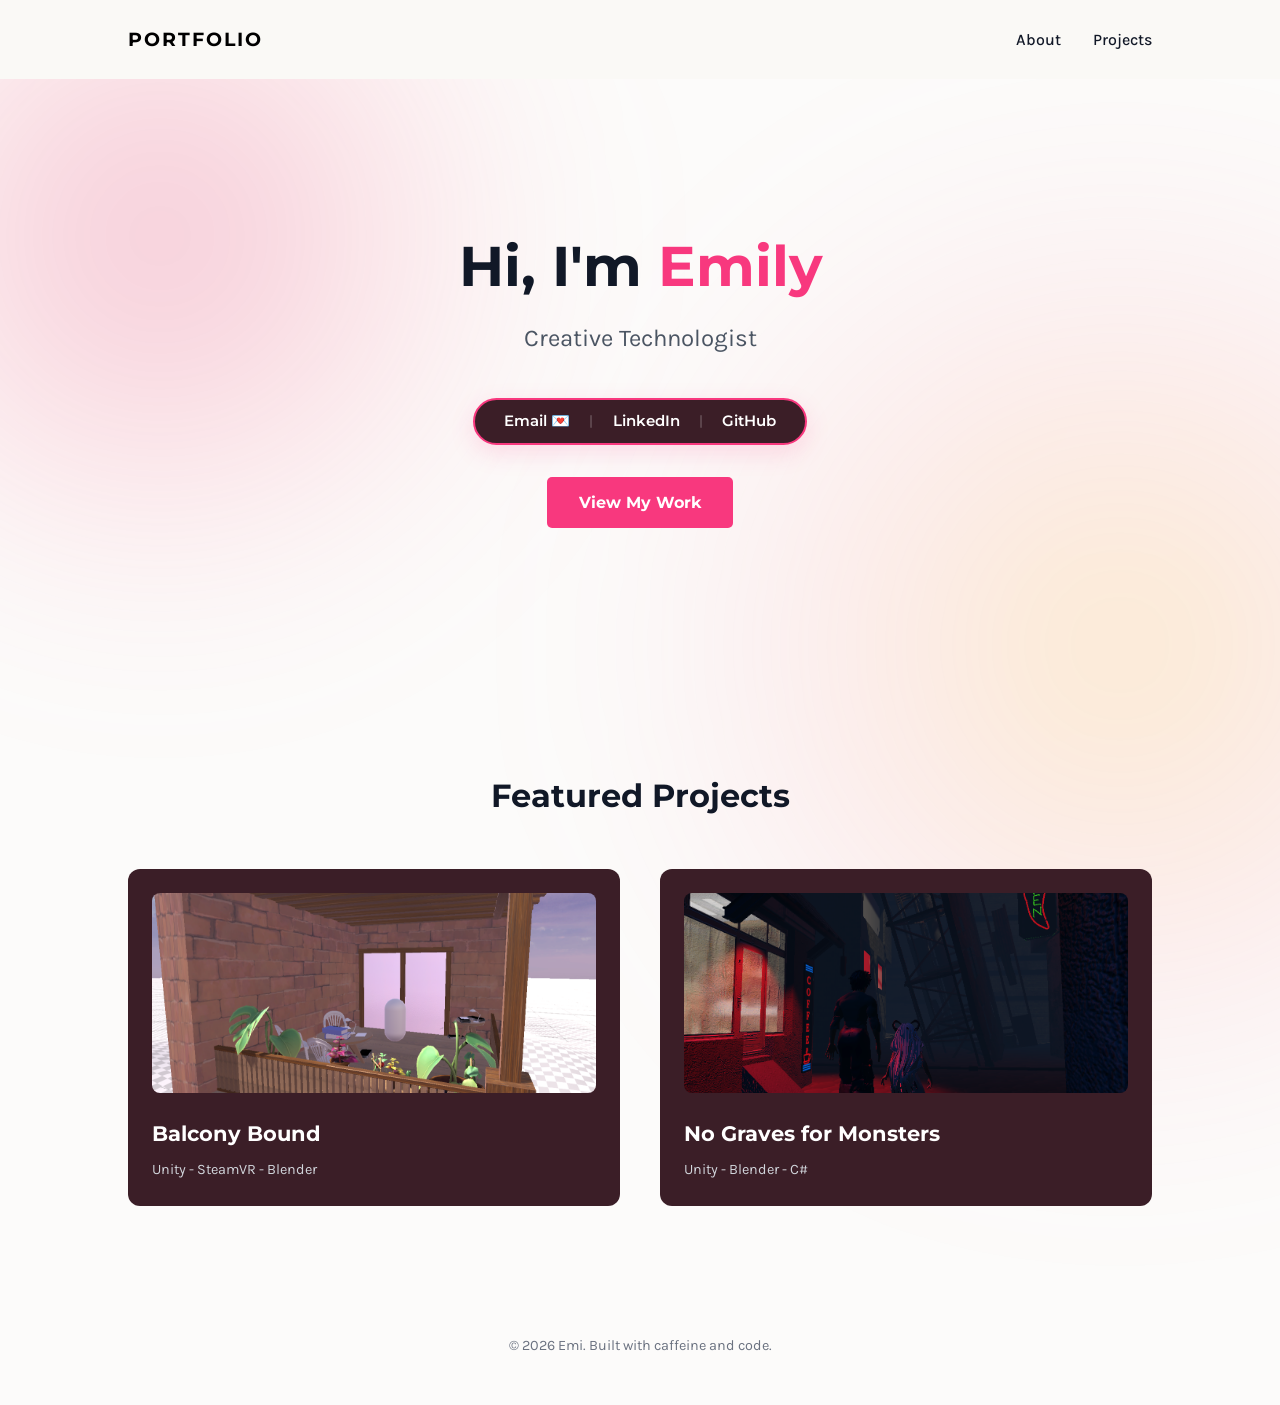
==== index.html @ 3faa13e3 "scrapped contract page and put details on landing" ====
<!DOCTYPE html>
<html lang="en">
<head>
    <meta charset="UTF-8">
    <meta name="viewport" content="width=device-width, initial-scale=1.0">
    <title>Emily Blewitt | Portfolio</title>
    <link href="styles.css" type="text/css" rel="stylesheet">

    <!--Importing the fonts-->
    <!-- Google Fonts Link for Montserrat and Karla -->
<link rel="preconnect" href="https://fonts.googleapis.com">
<link rel="preconnect" href="https://fonts.gstatic.com" crossorigin>
<link href="https://fonts.googleapis.com/css2?family=Karla:ital,wght@0,400..700;1,400..700&family=Montserrat:ital,wght@0,100..900;1,100..900&display=swap" rel="stylesheet">


</head>
<body>
    <nav>
        <div class="logo"><a id="portfolio-text" href="index.html">PORTFOLIO</a></div>
        <ul>
            <li><a href="about.html">About</a></li>
            <li><a href="project.html">Projects</a></li>

        </ul>
    </nav>

    <header class="hero">
        <h1>Hi, I'm <span class="highlight">Emily</span></h1>
        <p>Creative Technologist</p>
    <div class="contact-tab-capsule">
        <a href="mailto:emily.blewitt@example.com" class="tab-link">Email 💌</a>
        <span class="tab-divider">|</span>
        <a href="#" target="_blank" class="tab-link">LinkedIn</a>
        <span class="tab-divider">|</span>
        <a href="#" target="_blank" class="tab-link">GitHub</a>
    </div>
        <a href="#projects" class="btn">View My Work</a>
        
    </header> 




    <section id="projects" class="project-section">
        <h2>Featured Projects</h2>
        <div class="grid">
            <div class="card">
 <img src="images/balconybound.png" alt="balcony Bound Gameplay" class="card-image">
                
                <h3>Balcony Bound</h3>
                <p>Unity - SteamVR - Blender</p>
            </div>
            <div class="card">
 <img src="images/ngfm.png" alt="No Graves for Monsters Gameplay" class="card-image">
                <h3>No Graves for Monsters</h3>
                <p>Unity - Blender - C#</p>
            </div>
        </div>
    </section>
      
   

    <footer>
        <p>&copy; 2026 Emi. Built with caffeine and code.</p>
    </footer>
    <script src="mouseinteraction.js"></script>
</body>
</html>
---- styles.css ----
:root {
    --bg-color: #FAF9F6;
    --text-color: #111827;
    --accent: #f8387e;
    --card-bg: #3b1e27;
}

* {
    margin: 0;
    padding: 0;
    box-sizing: border-box;
}

#portfolio-text{
    color: black;
    text-decoration: none;
}

/* Global Typography & Base Styles */
body {
    font-family: 'Karla', sans-serif; /* Clean font for paragraph text */
    background-color: var(--bg-color);
    color: var(--text-color);
    line-height: 1.6;
    padding-top: 60px; /* Leave space for the fixed nav bar */
}

h1, h2, h3, .logo, .btn {
    font-family: 'Montserrat', sans-serif; /* Bold font for headings & buttons */
    font-weight: 700;
}

/* Navigation Bar */
nav {
    position: fixed;
    top: 0;
    left: 0;
    width: 100%;
    display: flex;
    justify-content: space-between;
    align-items: center;
    padding: 1.5rem 10%;
    background-color: var(--bg-color);
    z-index: 1000;
}

nav .logo {
    font-size: 1.2rem;
    letter-spacing: 2px;
}

nav ul {
    display: flex;
    list-style: none;
    gap: 2rem;
}

nav ul a {
    text-decoration: none;
    color: var(--text-color);
    font-weight: 500;
    transition: color 0.3s ease;
}

nav ul a:hover {
    color: var(--accent);
}

/* Hero Section */
.hero {
    height: 70vh;
    display: flex;
    flex-direction: column;
    justify-content: center;
    align-items: center;
    text-align: center;
    padding: 0 1rem;
}

.hero h1 {
    font-size: 3.5rem;
    margin-bottom: 0.5rem;
}

.hero .highlight {
    color: var(--accent);
}

.hero p {
    font-size: 1.5rem;
    color: #4b5563;
    margin-bottom: 2rem;
}

/* Custom Interactive Button */
.btn {
    display: inline-block;
    padding: 0.8rem 2rem;
    background-color: var(--accent);
    color: white;
    text-decoration: none;
    border-radius: 5px;
    transition: transform 0.2s ease, opacity 0.2s ease;
}

.btn:hover {
    transform: translateY(-2px);
    opacity: 0.9;
}

/* Projects Grid Layout */
.project-section {
    padding: 5rem 10%;
}

.project-section h2 {
    font-size: 2rem;
    margin-bottom: 3rem;
    text-align: center;
}

.grid {
    display: grid;
    grid-template-columns: repeat(auto-fit, minmax(300px, 1fr));
    gap: 2.5rem;
}

/* Project Cards using your --card-bg */
.card {
    background-color: var(--card-bg);
    color: #ffffff;
    border-radius: 12px;
    padding: 1.5rem;
    transition: transform 0.3s ease;
}

.card:hover {
    transform: translateY(-5px);
}

.card .placeholder {
    width: 100%;
    height: 200px;
    background-color: rgba(255, 255, 255, 0.1);
    border-radius: 8px;
    margin-bottom: 1.5rem;
}

.card h3 {
    font-size: 1.3rem;
    margin-bottom: 0.5rem;
}

.card p {
    color: #d1d5db;
    font-size: 0.9rem;
}

/* Footer Section */
footer {
    text-align: center;
    padding: 3rem 1rem;
    font-size: 0.9rem;
    color: #6b7280;
}

/* Floating Contact Tab Capsule Styles */
.contact-tab-capsule {
    display: inline-flex;
    align-items: center;
    gap: 1.2rem;
    background-color: var(--card-bg); /* Uses your dark berry theme color */
    border: 2px solid var(--accent);  /* Adds your pink accent border line */
    padding: 0.6rem 1.8rem;
    border-radius: 50px;              /* Creates the smooth pill capsule shape */
    margin: 0.5rem 0 2rem 0;          /* Adds balanced vertical spacing */
    box-shadow: 0 8px 24px rgba(248, 56, 126, 0.15); /* Soft pink ambient glow shadow */
    transition: transform 0.2s ease, box-shadow 0.2s ease;
}

.contact-tab-capsule:hover {
    transform: translateY(-2px);      /* Gives it a light floating lift on hover */
    box-shadow: 0 12px 28px rgba(248, 56, 126, 0.25);
}

/* Links inside the floating tab */
.tab-link {
    font-family: 'Montserrat', sans-serif;
    font-weight: 600;
    font-size: 0.95rem;
    color: #ffffff;                  /* Hardcoded to clean contrast white */
    text-decoration: none;
    transition: color 0.2s ease;
}

.tab-link:hover {
    color: var(--accent);            /* Pops pink when you point at it */
}

/* Vertical text dividers inside the pill */
.tab-divider {
    color: rgba(255, 255, 255, 0.3);
    font-size: 0.9rem;
    pointer-events: none;
}


/*for projects page*/

/* ==========================================================================
   PROJECTS PAGE: FULL-SCREEN CAROUSEL STYLES
   ========================================================================== */

/* 1. Locks the viewport to prevent dual scrollbars */
.projects-page {
    overflow: hidden; 
}

/* .projects-page .award {
    font-family: 'Montserrat', sans-serif;
    font-size: 0.95rem;
    font-weight: 700;
    text-transform: uppercase;
    letter-spacing: 1px;
    color: var(--accent); /* Uses your vivid pink theme color */
    /* background-color: rgba(248, 56, 126, 0.1); Subtle transparent pink backdrop */
    /* padding: 0.4rem 1rem;
    border-radius: 4px; */
    /* margin-bottom: 1.5rem; Pushes the main heading down slightly */
    /* display: inline-block; */
/* } */ 

.award {
    font-family: 'Montserrat', sans-serif;
    font-size: 0.9rem;
    font-weight: 700;
    text-transform: uppercase;
    letter-spacing: 1px;
    
    /* Elegant theme colors */
    color: var(--accent); 
    background-color: rgba(248, 56, 126, 0.08); /* Translucent pink fill */
    
    /* Border Flourish */
    border-left: 3px solid var(--accent); /* Clean accent line on the left edge */
    
    /* Layout positioning */
    padding: 0.5rem 1.2rem 0.5rem 1rem;
    border-radius: 0 6px 6px 0; /* Smooth rounded corners only on the right side */
    margin-bottom: 1.5rem;
    display: inline-flex;
    align-items: center;
    gap: 0.5rem; /* Leaves space between the icon and your text */
    
    /* Subtle neon border glow */
    box-shadow: 0 4px 12px rgba(248, 56, 126, 0.15);
}

/* Icon rotation effect on card hover */
.project-square:hover .award-icon {
    transform: rotate(15deg) scale(1.1);
}

.award-icon {
    font-size: 1.1rem;
    transition: transform 0.3s ease;
}


/* 2. Container sizing to drop cleanly below your 60px nav bar */
.fullscreen-slider-container {
    position: relative;
    width: 100vw;
    height: calc(100vh - 60px); 
    background-color: var(--bg-color);
}

.projects-page .slider-track {
    width: 100%;
    height: 100%;
    position: relative;
}



/* 3. Sliding full-screen project cards (media left, info right) */
.projects-page .project-square {
    position: absolute;
    top: 0;
    left: 0;
    width: 100%;
    height: 100%;
    display: flex;
    flex-direction: row; 
    background-color: var(--bg-color);
    opacity: 0;
    pointer-events: none;
    transition: opacity 0.6s cubic-bezier(0.4, 0, 0.2, 1);
}

.projects-page .project-square.active {
    opacity: 1;
    pointer-events: auto;
}

/* 4. Media container side (Left) utilizing your dark --card-bg */
.projects-page .square-media {
    flex: 1.2;
    height: 100%;
    background-color: var(--card-bg);
    padding: 2.5rem;
    display: flex;
    align-items: center;
    justify-content: center;
}

.projects-page .placeholder {
    width: 100%;
    height: 100%;
    background-color: rgba(255, 255, 255, 0.05);
    border: 1px solid rgba(255, 255, 255, 0.1);
    border-radius: 12px;
}

/* 5. Content text details side (Right) */
.projects-page .square-content {
    flex: 1;
    height: 100%;
    padding: 5rem;
    display: flex;
    flex-direction: column;
    justify-content: center;
    align-items: flex-start;
    text-align: left;
}

.projects-page .square-content h2 {
    font-size: 3rem;
    margin-bottom: 0.5rem;
    color: var(--text-color);
}

.projects-page .tech-stack {
    color: var(--accent);
    font-weight: 700;
    font-size: 1.1rem;
    margin-bottom: 1.5rem;
}

.projects-page .summary {
    font-size: 1.1rem;
    margin-bottom: 2.5rem;
    max-width: 500px;
    color: #4b5563;
}

/* 6. Carousel arrow navigation overlay buttons */
.projects-page .slide-arrow {
    position: absolute;
    top: 50%;
    transform: translateY(-50%);
    background-color: var(--accent);
    color: white;
    border: none;
    font-size: 1.5rem;
    width: 50px;
    height: 50px;
    border-radius: 50%;
    cursor: pointer;
    z-index: 100;
    display: flex;
    align-items: center;
    justify-content: center;
    transition: transform 0.2s cubic-bezier(0.175, 0.885, 0.32, 1.275);
}

.projects-page .slide-arrow:hover {
    transform: translateY(-50%) scale(1.1);
}

.projects-page .prev-arrow { left: 30px; }
.projects-page .next-arrow { right: 30px; }

/* 7. Responsive stack layout for mobile viewports */
@media (max-width: 900px) {
    .projects-page {
        overflow-y: auto; /* Fallback allow layout scrolling if stacked fields spill */
    }
    .projects-page .project-square {
        flex-direction: column; 
    }
    .projects-page .square-media {
        height: 45%;
        padding: 1.5rem;
    }
    .projects-page .square-content {
        height: 55%;
        padding: 2.5rem;
        align-items: center;
        text-align: center;
        justify-content: flex-start;
    }
    .projects-page .square-content h2 {
        font-size: 2rem;
    }
    .projects-page .slide-arrow {
        top: 22.5%; /* Keeps arrow control layout dead-centered directly over graphic image window */
    }
    .projects-page .prev-arrow { left: 15px; }
    .projects-page .next-arrow { right: 15px; }
}

/* Styles for real images inside the carousel */
.projects-page .slider-image {
    width: 100%;
    height: 100%;
    object-fit: cover; /* Keeps image aspect ratio perfect while filling the space */
    border-radius: 12px;
    border: 1px solid rgba(255, 255, 255, 0.1);
    box-shadow: 0 10px 30px rgba(0, 0, 0, 0.3); /* Adds depth to the game screen */
}

/* ==========================================================================
   INDIVIDUAL PROJECT CASE STUDY STYLES
   ========================================================================== */

.detail-page {
    background-color: var(--bg-color);
    overflow-y: auto; /* Re-enables natural page scrolling */
}

/* Master container constraint */
.case-study-container {
    max-width: 1100px;
    margin: 5rem auto;
    padding: 0 2rem;
}

/* Title Header Elements */
.case-study-header {
    text-align: center;
    margin-bottom: 3rem;
}

.case-study-header h1 {
    font-size: 3.5rem;
    color: var(--text-color);
    margin-bottom: 0.5rem;
}

.project-meta-tags {
    color: var(--accent);
    font-weight: 700;
    text-transform: uppercase;
    letter-spacing: 2px;
    font-size: 0.95rem;
}

.project-tagline {
    font-size: 1.2rem;
    color: #4b5563;
    max-width: 700px;
    margin: 0 auto;
}

/* Big Showcase Main Image Frame */
.case-study-hero-media {
    width: 100%;
    height: 500px;
    background-color: var(--card-bg);
    border-radius: 16px;
    margin-bottom: 4rem;
    overflow: hidden;
    box-shadow: 0 20px 40px rgba(0, 0, 0, 0.15);
}

.case-study-img {
    width: 100%;
    height: 100%;
    object-fit: cover;
}

/* Interactive Column Breakdown Grid */
.case-study-grid {
    display: grid;
    grid-template-columns: 2fr 1fr; /* Text gets 2 shares, info card gets 1 share */
    gap: 4rem;
    align-items: start;
}

/* Writeup Text Blocks styling */
.case-study-main h2 {
    font-size: 2rem;
    color: var(--text-color);
    margin: 2.5rem 0 1rem 0;
    border-bottom: 2px solid rgba(0, 0, 0, 0.05);
    padding-bottom: 0.5rem;
}

.case-study-main p {
    font-size: 1.1rem;
    color: #374151;
    margin-bottom: 1.5rem;
}

.challenge-block {
    background-color: rgba(0, 0, 0, 0.02);
    border-left: 4px solid var(--accent);
    padding: 1.5rem;
    border-radius: 0 8px 8px 0;
    margin-bottom: 2rem;
}

.challenge-block h3 {
    font-size: 1.3rem;
    margin-bottom: 0.75rem;
    color: var(--text-color);
}

/* Sticky Specifications Card (Right Sidebar) */
.case-study-sidebar {
    position: sticky;
    top: 100px; /* Locks card relative to screen viewport upon scroll */
}

.meta-card {
    background-color: var(--card-bg);
    color: white;
    padding: 2rem;
    border-radius: 16px;
    box-shadow: 0 10px 30px rgba(0, 0, 0, 0.1);
}

.meta-card h3 {
    font-size: 1.4rem;
    color: #ffffff;
    margin-bottom: 1.5rem;
    border-bottom: 1px solid rgba(255, 255, 255, 0.1);
    padding-bottom: 0.5rem;
}

.meta-item {
    margin-bottom: 1.25rem;
}

.meta-item h4 {
    font-size: 0.85rem;
    text-transform: uppercase;
    color: var(--accent);
    letter-spacing: 1px;
    margin-bottom: 0.25rem;
}

.meta-item p {
    font-size: 1rem;
    color: #e5e7eb;
}

/* Mobile responsive layout shifts */
@media (max-width: 850px) {
    .case-study-grid {
        grid-template-columns: 1fr; /* Collapses sidebar below main copy fields */
        gap: 3rem;
    }
    .case-study-sidebar {
        position: relative;
        top: 0;
    }
    .case-study-header h1 {
        font-size: 2.5rem;
    }
    .case-study-hero-media {
        height: 300px;
    }
}

/* 1. Push the award box further away from the text below it */
.case-study-header .award {
    margin-bottom: 3.5rem !important; 
}

/* 2. Bring the tech stack sub-tag down closer to the title heading */
.case-study-header .project-meta-tags {
    margin-bottom: 0.25rem !important;
}

/* 3. Ensure the title heading text sits tightly up against the tag above it */
.case-study-header h1 {
    margin-top: 0 !important;
    line-height: 1.1;
}


/* ==========================================================================
   BENTO GRID ABOUT ME LAYOUT
   ========================================================================== */

/* 1. Global Page Setup */
.about-page {
    color: #f3f4f6;
    overflow-y: auto;
}

/* 2. Grid Container Setup */
.bento-container {
    display: grid;
    grid-template-columns: 1fr 1.2fr 1fr; /* Strict 3-column split */
    gap: 1.5rem;
    max-width: 1250px;
    margin: 6rem auto;
    padding: 0 2rem;
}

/* 3. Base Bento Panel Card */
.bento-box {
    background-color: var(--card-bg); /* Your deep burgundy #3b1e27 */
    border: 1px solid rgba(255, 255, 255, 0.05);
    border-radius: 24px; /* Curved edge boxes */
    padding: 2.2rem;
    display: flex;
    flex-direction: column;
    box-shadow: 0 10px 30px rgba(0, 0, 0, 0.2);
}

/* 4. Strict Box Placements */
.profile-card {
    grid-column: 1;
    grid-row: 1;
    background-color: #1a1517; /* Dark framing block */
}

.bio-card {
    grid-column: 2;
    grid-row: 1;
}

.pink-glow {
    border-color: rgba(248, 56, 126, 0.2);
    box-shadow: 0 15px 40px rgba(248, 56, 126, 0.05);
}

.toolkit-card {
    grid-column: 3;
    grid-row: 1 / span 2; 
}

.experience-card {
    grid-column: 2;
    grid-row: 2;
}

/* Pink Curved Edge Section */
.specialty-card {
    grid-column: 1;
    grid-row: 2;
    background-color: var(--accent); /* Your vivid pink #f8387e */
    color: #ffffff;
    border: none;
    box-shadow: 0 15px 35px rgba(248, 56, 126, 0.2);
}

/* 5. Typography Content Tweaks */
.bento-box h2 {
    font-size: 2.5rem;
    margin-bottom: 0.5rem;
    font-family: 'Montserrat', sans-serif;
}

.bento-box h3 {
    font-size: 1.4rem;
    font-family: 'Montserrat', sans-serif;
    color: var(--accent);
    margin-bottom: 1.5rem;
}

.specialty-card h3 {
    color: #ffffff; /* Contrast tweak for pink box */
}

.bento-box p {
    font-size: 1rem;
    line-height: 1.6;
    color: #d1d5db;
    margin-bottom: 1rem;
}

.bento-box .lead {
    font-size: 1.15rem;
    color: #ffffff;
    font-weight: 500;
}

/* Photo and Header Layout elements */
.profile-photo-placeholder {
    width: 100%;
    height: 300px;
    background-color: rgba(255, 255, 255, 0.03);
    border-radius: 16px;
    margin-bottom: 1.5rem;
}

.profile-card h1 {
    font-size: 2.2rem;
    line-height: 1.1;
    margin-bottom: 0.5rem;
}

.location-tag {
    font-size: 0.9rem !important;
    color: #9ca3af !important;
    margin: 0;
}

/* Technical Toolkit formatting */
.tool-group {
    margin-bottom: 1.5rem;
}

.tool-group h4 {
    font-size: 0.95rem;
    text-transform: uppercase;
    letter-spacing: 1px;
    color: #ffffff;
    margin-bottom: 0.5rem;
}

.tool-group ul {
    list-style: none;
    padding-left: 0;
}

.tool-group li {
    font-size: 0.95rem;
    color: #9ca3af;
    margin-bottom: 0.35rem;
    padding-left: 0.75rem;
    border-left: 2px solid rgba(255, 255, 255, 0.1);
}

/* CV History Timeline Styles */
.timeline-list {
    list-style: none;
    padding: 0;
}

.timeline-list li {
    margin-bottom: 1.5rem;
}

.timeline-list strong {
    color: #ffffff;
    font-size: 1.05rem;
    display: block;
}

.timeline-date {
    font-size: 0.85rem;
    font-weight: 700;
    color: var(--accent);
    display: block;
    margin-top: 0.1rem;
    margin-bottom: 0.25rem;
}

.timeline-list p {
    font-size: 0.95rem;
    color: #9ca3af;
    margin: 0;
}

/* Education and Pills in Pink Box */
.education-meta {
    margin-bottom: 1.5rem;
    border-bottom: 1px solid rgba(255, 255, 255, 0.2);
    padding-bottom: 1rem;
}

.education-meta p {
    color: #ffffff !important;
    margin-bottom: 0.75rem;
    font-size: 0.95rem;
}

.specialty-tags {
    display: flex;
    flex-wrap: wrap;
    gap: 0.6rem;
}

.specialty-tags span {
    font-family: 'Montserrat', sans-serif;
    font-size: 0.8rem;
    font-weight: 700;
    background-color: rgba(255, 255, 255, 0.15);
    color: #ffffff;
    padding: 0.4rem 0.8rem;
    border-radius: 8px;
    border: 1px solid rgba(255, 255, 255, 0.1);
}

/* 6. Tablet & Desktop Responsive Scaling */
@media (max-width: 1100px) {
    .bento-container {
        grid-template-columns: 1fr 1fr; /* Switch to 2 columns */
    }
    .profile-card { grid-column: 1; grid-row: 1; }
    .bio-card { grid-column: 2; grid-row: 1; }
    .toolkit-card { grid-column: 2; grid-row: 2 / span 2; }
    .experience-card { grid-column: 1; grid-row: 2; }
    .specialty-card { grid-column: 1; grid-row: 3; }
}

/* 7. Mobile Phone Linear Stack fallback */
@media (max-width: 750px) {
    .bento-container {
        grid-template-columns: 1fr; /* Drop into 1 single vertical column line */
        margin: 2rem auto;
    }
    .profile-card, .bio-card, .toolkit-card, .experience-card, .specialty-card {
        grid-column: 1 !important;
        grid-row: auto !important;
    }
    .profile-photo-placeholder {
        height: 250px;
    }
}

/* ==========================================================================
   STAGGERED REVEAL ENTRANCE ANIMATION
   ========================================================================== */

/* 1. Base rule: Sets initial invisible state and applies the animation */
.bento-box {
    opacity: 0;
    transform: translateY(20px);
    animation: cardEntrance 1.2s cubic-bezier(0.16, 1, 0.3, 1) forwards;
}

/* 2. Custom delay steps: Targets your exact HTML classes to cascade the entrance */
.profile-card { animation-delay: 0.2s; }
.bio-card { animation-delay: 0.4s; }
.toolkit-card { animation-delay: 0.6s; }
.experience-card { animation-delay: 0.8s; }
.specialty-card { animation-delay: 1.0s; }

/* 3. Keyframe execution: Smoothly transitions elements up and visible */
@keyframes cardEntrance {
    to {
        opacity: 1;
        transform: translateY(0);
    }
}



/* ==========================================================================
   STANDALONE CONTACT PAGE STYLES
   ========================================================================== */

.contact-page {
    background-color: var(--bg-color);
    overflow-y: auto;
}

/* 1. Split Layout Grid Frame */
.contact-wrapper {
    display: grid;
    grid-template-columns: 1fr 1.2fr; /* Info block left, form sheet right */
    gap: 5rem;
    max-width: 1150px;
    margin: 6rem auto;
    padding: 0 2rem;
    align-items: center;
}

/* 2. Left Panel: Info Presentation */
.contact-info-panel .section-tagline {
    color: var(--accent);
    font-weight: 700;
    text-transform: uppercase;
    letter-spacing: 2px;
    font-size: 0.9rem;
    margin-bottom: 0.5rem;
}

.contact-info-panel h1 {
    font-size: 3rem;
    line-height: 1.1;
    color: var(--text-color);
    margin-bottom: 1.5rem;
}

.contact-intro {
    font-size: 1.1rem;
    color: #4b5563;
    line-height: 1.6;
    margin-bottom: 3rem;
}

/* Networking cards display */
.connection-channels {
    display: flex;
    flex-direction: column;
    gap: 1.5rem;
}

.channel-card {
    border-left: 3px solid var(--accent); /* Matches your award card accent bar */
    padding-left: 1.25rem;
}

.channel-card h4 {
    font-size: 0.85rem;
    text-transform: uppercase;
    letter-spacing: 1px;
    color: #6b7280;
    margin-bottom: 0.25rem;
}

.channel-card p, 
.channel-card a {
    font-size: 1.1rem;
    font-weight: 500;
    color: var(--text-color);
    text-decoration: none;
}

.channel-card a:hover {
    color: var(--accent);
}

/* 3. Right Panel: Input Form Sheet Layout */
.contact-form-panel {
    background-color: #ffffff; /* Clean white card container asset overlay */
    padding: 3rem;
    border-radius: 24px; /* Matches bento grid card curve edge ratios */
    border: 1px solid rgba(0, 0, 0, 0.05);
    box-shadow: 0 15px 35px rgba(0, 0, 0, 0.02);
}

.portfolio-form {
    display: flex;
    flex-direction: column;
    gap: 1.5rem;
}

.input-row {
    display: flex;
    gap: 1.5rem;
}

.input-group {
    display: flex;
    flex-direction: column;
    gap: 0.4rem;
    flex: 1;
}

.portfolio-form label {
    font-family: 'Montserrat', sans-serif;
    font-size: 0.8rem;
    font-weight: 700;
    text-transform: uppercase;
    letter-spacing: 1px;
    color: var(--text-color);
}

/* Interactive Input States */
.portfolio-form input,
.portfolio-form textarea {
    width: 100%;
    padding: 0.9rem 1.2rem;
    font-family: 'Karla', sans-serif;
    font-size: 1rem;
    background-color: var(--bg-color); /* Light interior tint fields */
    border: 1px solid rgba(0, 0, 0, 0.08);
    border-radius: 8px;
    color: var(--text-color);
    transition: border-color 0.2s, box-shadow 0.2s;
}

.portfolio-form input:focus,
.portfolio-form textarea:focus {
    outline: none;
    border-color: var(--accent);
    box-shadow: 0 0 0 3px rgba(248, 56, 126, 0.12); /* Subtle pink input highlight drop glow */
    background-color: #ffffff;
}

.form-submit-btn {
    align-self: flex-start;
    border: none;
    cursor: pointer;
    font-size: 0.95rem;
    font-weight: 700;
}

/* 4. Responsive Viewport Scaling Shifts */
@media (max-width: 950px) {
    .contact-wrapper {
        grid-template-columns: 1fr; /* Stack panels cleanly on tablets */
        gap: 4rem;
        margin: 4rem auto;
    }
    .contact-info-panel {
        text-align: center;
    }
    .contact-info-panel h1 {
        font-size: 2.5rem;
    }
    .connection-channels {
        align-items: center;
    }
    .channel-card {
        border-left: none;
        border-top: 2px solid var(--accent); /* Horizontal accent bar variant for mobile layouts */
        padding-left: 0;
        padding-top: 0.5rem;
        text-align: center;
    }
    .form-submit-btn {
        align-self: center; /* Center buttons on mobile screens */
        width: 100%;
        text-align: center;
    }
}

@media (max-width: 600px) {
    .input-row {
        flex-direction: column; /* Turn split fields into single rows on phones */
        gap: 1.5rem;
    }
    .contact-form-panel {
        padding: 2rem;
    }
}


/* Forces the new image tag to act exactly like your old placeholder box */
.card .card-image {
    width: 100%;
    height: 200px; /* Locks the exact height of the previous placeholder */
    object-fit: cover; /* Chops off image edges instead of stretching or squishing them */
    object-position: center; /* Keeps the dead center of your game capture focused */
    border-radius: 8px; /* Preserves the matching edge curves */
    margin-bottom: 1.5rem;
    display: block;
}

/* ==========================================================================
   UX FOCUS SECTION STYLES
   ========================================================================== */

.ux-case-study-fullwidth {
    margin-top: 5rem;
    padding-top: 4rem;
    border-top: 1px solid rgba(0, 0, 0, 0.1);
    width: 100%;
}

.ux-case-study-fullwidth h2 {
    font-size: 2rem;
    margin-bottom: 1.5rem;
}

.ux-intro {
    font-size: 1.1rem;
    max-width: 800px;
    margin-bottom: 3rem;
    color: #4b5563;
}

.ux-process-grid {
    display: grid;
    grid-template-columns: repeat(auto-fit, minmax(280px, 1fr));
    gap: 2.5rem;
    margin-bottom: 2rem;
}

.ux-step h3 {
    font-size: 1.25rem;
    color: var(--accent);
    margin-bottom: 0.75rem;
}

.ux-step p {
    font-size: 0.95rem;
    color: var(--text-color);
    line-height: 1.7;
}

/* ==========================================================================
   PROJECT AIMS SIDEBAR CARD
   ========================================================================== */

.project-aims-card {
    margin-top: 1.5rem; /* Separates it from the Project Details card */
}

.aim-item {
    display: flex;
    gap: 1rem;
    margin-top: 1.25rem;
    align-items: flex-start;
}

.aim-number {
    font-family: 'Montserrat', sans-serif;
    font-weight: 700;
    color: var(--accent);
    font-size: 1.1rem;
    line-height: 1.2;
}

.aim-item h4 {
    font-size: 0.95rem;
    color: #ffffff;
    margin-bottom: 0.25rem;
    font-weight: 600;
}

.aim-item p {
    font-size: 0.85rem;
    color: #d1d5db;
    line-height: 1.5;
}
/* ==========================================================================
   Reflection & Further Development Stylesheet Injection (Cream/Pink Theme)
   ========================================================================== */

.reflection-section-fullwidth {
    margin-top: 5rem;
    padding-top: 4rem;
    border-top: 2px solid #f2e6e6; /* Soft warm tinted divider */
}

.reflection-section-fullwidth h2 {
    font-family: 'Montserrat', sans-serif;
    font-size: 2.2rem;
    font-weight: 700;
    color: #0b1a30; /* Your deep dark blue/black heading color */
    margin-bottom: 1rem;
}

.reflection-intro {
    font-family: 'Karla', sans-serif;
    font-size: 1.1rem;
    color: #505c6e; /* Muted dark slate for body intro */
    max-width: 850px;
    margin-bottom: 3rem;
    line-height: 1.6;
}

.reflection-grid {
    display: grid;
    grid-template-columns: repeat(auto-fit, minmax(300px, 1fr));
    gap: 2rem;
    margin-bottom: 2rem;
}

/* Card layout matching the sidebar block style */
.reflection-card {
    background-color: #2d1b24; /* Deep plum/dark block color matching your sidebar */
    border-radius: 12px;
    padding: 2.2rem;
    display: flex;
    flex-direction: column;
    box-shadow: 0 4px 20px rgba(0, 0, 0, 0.05);
    transition: transform 0.3s ease;
}

.reflection-card:hover {
    transform: translateY(-4px);
}

.reflection-meta {
    display: flex;
    align-items: center;
    gap: 1rem;
    margin-bottom: 1.5rem;
    border-bottom: 1px solid rgba(255, 255, 255, 0.1);
    padding-bottom: 1rem;
}

/* Bright pink labels matching your UX headings */
.aim-reference {
    font-family: 'Montserrat', sans-serif;
    font-size: 0.85rem;
    font-weight: 700;
    text-transform: uppercase;
    letter-spacing: 1px;
    color: #ff4a8b; /* Vibrant Pink accent */
}

.reflection-meta h3 {
    font-family: 'Montserrat', sans-serif;
    font-size: 1.25rem;
    font-weight: 700;
    color: #ffffff; /* Crisp white for headings inside dark cards */
    margin: 0;
}

.reflection-body {
    font-family: 'Karla', sans-serif;
    font-size: 0.98rem;
    line-height: 1.65;
    color: #f5e6eb; /* Soft light pinkish-white text inside dark cards */
}

.status-critique {
    margin-bottom: 1.5rem;
}

.status-critique strong {
    color: #ff4a8b; /* Highlight 'The Reality Check' in Pink */
}

.future-fix strong {
    color: #ffffff; /* Highlight 'Further Development' in bold white */
}

/* Responsive Overrides */
@media (max-width: 768px) {
    .reflection-grid {
        grid-template-columns: 1fr;
    }
    .reflection-section-fullwidth {
        margin-top: 3rem;
        padding-top: 2rem;
    }
}
.portfolio-carousel-container {
    margin-top: 4rem;
    margin-bottom: 2rem;
}

.horizontal-scroll-gallery {
    display: flex;
    gap: 1.5rem;
    overflow-x: auto;
    padding-bottom: 1.5rem;
    scroll-behavior: smooth;
    -webkit-overflow-scrolling: touch;
}

/* Base Card Container */
.gallery-card {
    flex: 0 0 340px;
    background-color: #2d1b24; /* Your signature deep plum/burgundy block */
    border-radius: 12px;
    padding: 1.2rem;
    box-shadow: 0 4px 20px rgba(0, 0, 0, 0.05);
    display: flex;
    flex-direction: column;
}

/* Image Wrapper sets the clipping boundary for the hover overlay */
.gallery-image-wrapper {
    position: relative;
    width: 100%;
    height: 220px;
    border-radius: 6px;
    overflow: hidden; /* Important: keeps the overlay inside the card shape */
}

.gallery-image-wrapper img {
    width: 100%;
    height: 100%;
    object-fit: cover;
    transition: transform 0.4s ease, filter 0.4s ease;
}

/* --- THE HOVER OVERLAY LAYER --- */
.image-hover-overlay {
    position: absolute;
    top: 0;
    left: 0;
    width: 100%;
    height: 100%;
    background-color: rgba(45, 27, 36, 0.95); /* Semi-transparent matching plum */
    opacity: 0; /* Hidden by default */
    transition: opacity 0.3s ease;
    display: flex;
    align-items: center;
    padding: 1.5rem;
    box-sizing: border-box;
}

/* Slide up animation details for text inside the overlay */
.overlay-text {
    transform: translateY(15px);
    transition: transform 0.35s ease;
    font-family: 'Karla', sans-serif;
    overflow-y: auto; /* Adds a minor scrollbar inside the image frame if your text runs long */
    max-height: 100%;
}

/* Bright Pink Subheadings inside the hover overlay */
.overlay-text h4 {
    font-family: 'Montserrat', sans-serif;
    color: #ff4a8b; /* Your signature accent pink */
    font-size: 0.85rem;
    text-transform: uppercase;
    letter-spacing: 0.5px;
    margin: 0 0 0.3rem 0;
}

.overlay-text p {
    color: #f5e6eb; /* Soft off-white text */
    font-size: 0.88rem;
    line-height: 1.4;
    margin: 0 0 1rem 0;
}

.overlay-text p:last-child {
    margin-bottom: 0;
}

/* --- HOVER ACTIONS --- */
.gallery-card:hover .image-hover-overlay {
    opacity: 1; /* Fade the plum screen in */
}

.gallery-card:hover .overlay-text {
    transform: translateY(0); /* Slide the text gently up to its true position */
}

.gallery-card:hover img {
    transform: scale(1.05); /* Slight dynamic zoom on the background image */
    filter: blur(2px);
}

/* Static Caption Below Image Box */
.card-caption {
    font-family: 'Karla', sans-serif;
    font-size: 0.9rem;
    color: #f5e6eb;
    margin-top: 1rem;
    margin-bottom: 0;
    line-height: 1.4;
}

/* Custom Scrollbar styling for horizontal track */
.horizontal-scroll-gallery::-webkit-scrollbar {
    height: 8px;
}
.horizontal-scroll-gallery::-webkit-scrollbar-track {
    background: #f2e6e6;
    border-radius: 10px;
}
.horizontal-scroll-gallery::-webkit-scrollbar-thumb {
    background: #ff4a8b;
    border-radius: 10px;
}
.horizontal-scroll-gallery::-webkit-scrollbar-thumb:hover {
    background: #d4356f;
}

/* adding mouse interaction details here*/
.sparkle-particle {
  position: absolute;
  background: #ff007f; /* Matching your signature hot pink */
  pointer-events: none; /* Stops it from blocking clicks */
  z-index: 9999;
  /* Use a clip-path to draw a cutesy 4-pointed diamond star shape! */
  clip-path: polygon(50% 0%, 65% 35%, 100% 50%, 65% 65%, 50% 100%, 35% 65%, 0% 50%, 35% 35%);
  animation: sparkleTwinkle 0.8s cubic-bezier(0.25, 1, 0.5, 1) forwards;
}

@keyframes sparkleTwinkle {
  0% {
    transform: translate(-50%, -50%) scale(0) rotate(0deg);
    opacity: 1;
  }
  50% {
    opacity: 0.8;
  }
  100% {
    /* Explodes outwards slightly while spinning and fading out gracefully */
    transform: translate(-50%, -50%) scale(1.5) rotate(180deg);
    opacity: 0;
  }
}


:root {
    --bg-color: #FAF9F6;
    --text-color: #111827;
    --accent: #f8387e;
    --card-bg: #3b1e27;
}

* {
    margin: 0;
    padding: 0;
    box-sizing: border-box;
}

#portfolio-text{
    color: black;
    text-decoration: none;
}

/* Global Typography & Base Styles */
body {
    font-family: 'Karla', sans-serif; /* Clean font for paragraph text */
    background-color: var(--bg-color);
    color: var(--text-color);
    line-height: 1.6;
    padding-top: 60px; /* Leave space for the fixed nav bar */
}

h1, h2, h3, .logo, .btn {
    font-family: 'Montserrat', sans-serif; /* Bold font for headings & buttons */
    font-weight: 700;
}

/* Navigation Bar */
nav {
    position: fixed;
    top: 0;
    left: 0;
    width: 100%;
    display: flex;
    justify-content: space-between;
    align-items: center;
    padding: 1.5rem 10%;
    background-color: var(--bg-color);
    z-index: 1000;
}

nav .logo {
    font-size: 1.2rem;
    letter-spacing: 2px;
}

nav ul {
    display: flex;
    list-style: none;
    gap: 2rem;
}

nav ul a {
    text-decoration: none;
    color: var(--text-color);
    font-weight: 500;
    transition: color 0.3s ease;
}

nav ul a:hover {
    color: var(--accent);
}

/* Hero Section */
.hero {
    height: 70vh;
    display: flex;
    flex-direction: column;
    justify-content: center;
    align-items: center;
    text-align: center;
    padding: 0 1rem;
}

.hero h1 {
    font-size: 3.5rem;
    margin-bottom: 0.5rem;
}

.hero .highlight {
    color: var(--accent);
}

.hero p {
    font-size: 1.5rem;
    color: #4b5563;
    margin-bottom: 2rem;
}

/* Custom Interactive Button */
.btn {
    display: inline-block;
    padding: 0.8rem 2rem;
    background-color: var(--accent);
    color: white;
    text-decoration: none;
    border-radius: 5px;
    transition: transform 0.2s ease, opacity 0.2s ease;
}

.btn:hover {
    transform: translateY(-2px);
    opacity: 0.9;
}

/* Projects Grid Layout */
.project-section {
    padding: 5rem 10%;
}

.project-section h2 {
    font-size: 2rem;
    margin-bottom: 3rem;
    text-align: center;
}

.grid {
    display: grid;
    grid-template-columns: repeat(auto-fit, minmax(300px, 1fr));
    gap: 2.5rem;
}

/* Project Cards using your --card-bg */
.card {
    background-color: var(--card-bg);
    color: #ffffff;
    border-radius: 12px;
    padding: 1.5rem;
    transition: transform 0.3s ease;
}

.card:hover {
    transform: translateY(-5px);
}

.card .placeholder {
    width: 100%;
    height: 200px;
    background-color: rgba(255, 255, 255, 0.1);
    border-radius: 8px;
    margin-bottom: 1.5rem;
}

.card h3 {
    font-size: 1.3rem;
    margin-bottom: 0.5rem;
}

.card p {
    color: #d1d5db;
    font-size: 0.9rem;
}

/* Footer Section */
footer {
    text-align: center;
    padding: 3rem 1rem;
    font-size: 0.9rem;
    color: #6b7280;
}


/*for projects page*/

/* ==========================================================================
   PROJECTS PAGE: FULL-SCREEN CAROUSEL STYLES
   ========================================================================== */

/* 1. Locks the viewport to prevent dual scrollbars */
.projects-page {
    overflow: hidden; 
}

.award {
    font-family: 'Montserrat', sans-serif;
    font-size: 0.9rem;
    font-weight: 700;
    text-transform: uppercase;
    letter-spacing: 1px;
    
    /* Elegant theme colors */
    color: var(--accent); 
    background-color: rgba(248, 56, 126, 0.08); /* Translucent pink fill */
    
    /* Border Flourish */
    border-left: 3px solid var(--accent); /* Clean accent line on the left edge */
    
    /* Layout positioning */
    padding: 0.5rem 1.2rem 0.5rem 1rem;
    border-radius: 0 6px 6px 0; /* Smooth rounded corners only on the right side */
    margin-bottom: 1.5rem;
    display: inline-flex;
    align-items: center;
    gap: 0.5rem; /* Leaves space between the icon and your text */
    
    /* Subtle neon border glow */
    box-shadow: 0 4px 12px rgba(248, 56, 126, 0.15);
}

/* Icon rotation effect on card hover */
.project-square:hover .award-icon {
    transform: rotate(15deg) scale(1.1);
}

.award-icon {
    font-size: 1.1rem;
    transition: transform 0.3s ease;
}


/* 2. Container sizing to drop cleanly below your 60px nav bar */
.fullscreen-slider-container {
    position: relative;
    width: 100vw;
    height: calc(100vh - 60px); 
    background-color: var(--bg-color);
}

.projects-page .slider-track {
    width: 100%;
    height: 100%;
    position: relative;
}



/* 3. Sliding full-screen project cards (media left, info right) */
.projects-page .project-square {
    position: absolute;
    top: 0;
    left: 0;
    width: 100%;
    height: 100%;
    display: flex;
    flex-direction: row; 
    background-color: var(--bg-color);
    opacity: 0;
    pointer-events: none;
    transition: opacity 0.6s cubic-bezier(0.4, 0, 0.2, 1);
}

.projects-page .project-square.active {
    opacity: 1;
    pointer-events: auto;
}

/* 4. Media container side (Left) utilizing your dark --card-bg */
.projects-page .square-media {
    flex: 1.2;
    height: 100%;
    background-color: var(--card-bg);
    padding: 2.5rem;
    display: flex;
    align-items: center;
    justify-content: center;
}

.projects-page .placeholder {
    width: 100%;
    height: 100%;
    background-color: rgba(255, 255, 255, 0.05);
    border: 1px solid rgba(255, 255, 255, 0.1);
    border-radius: 12px;
}

/* 5. Content text details side (Right) */
.projects-page .square-content {
    flex: 1;
    height: 100%;
    padding: 5rem;
    display: flex;
    flex-direction: column;
    justify-content: center;
    align-items: flex-start;
    text-align: left;
}

.projects-page .square-content h2 {
    font-size: 3rem;
    margin-bottom: 0.5rem;
    color: var(--text-color);
}

.projects-page .tech-stack {
    color: var(--accent);
    font-weight: 700;
    font-size: 1.1rem;
    margin-bottom: 1.5rem;
}

.projects-page .summary {
    font-size: 1.1rem;
    margin-bottom: 2.5rem;
    max-width: 500px;
    color: #4b5563;
}

/* 6. Carousel arrow navigation overlay buttons */
.projects-page .slide-arrow {
    position: absolute;
    top: 50%;
    transform: translateY(-50%);
    background-color: var(--accent);
    color: white;
    border: none;
    font-size: 1.5rem;
    width: 50px;
    height: 50px;
    border-radius: 50%;
    cursor: pointer;
    z-index: 100;
    display: flex;
    align-items: center;
    justify-content: center;
    transition: transform 0.2s cubic-bezier(0.175, 0.885, 0.32, 1.275);
}

.projects-page .slide-arrow:hover {
    transform: translateY(-50%) scale(1.1);
}

.projects-page .prev-arrow { left: 30px; }
.projects-page .next-arrow { right: 30px; }

/* Styles for real images inside the carousel */
.projects-page .slider-image {
    width: 100%;
    height: 100%;
    object-fit: cover; 
    border-radius: 8px;
}

/* Responsive stack layout for mobile viewports */
@media (max-width: 900px) {
    .projects-page {
        overflow-y: auto; /* Fallback allow layout scrolling if stacked fields spill */
    }
    .projects-page .project-square {
        flex-direction: column; 
    }
    .projects-page .square-media {
        height: 45%;
        padding: 1.5rem;
    }
    .projects-page .square-content {
        height: 55%;
        padding: 2.5rem;
        align-items: center;
        text-align: center;
        justify-content: flex-start;
    }
    .projects-page .square-content h2 {
        font-size: 2rem;
    }
    .projects-page .slide-arrow {
        top: 22.5%; /* Keeps arrow control layout dead-centered directly over graphic image window */
    }
    .projects-page .prev-arrow { left: 15px; }
    .projects-page .next-arrow { right: 15px; }
}

/* ==========================================================================
   FLOATING VIEWPORT LAYOUT TOGGLE
   ========================================================================== */

.layout-controls-floating {
    position: fixed;
    bottom: 2rem;
    right: 2rem;
    z-index: 9999; /* Ensures it floats over absolutely everything */
}

.floating-toggle-btn {
    background-color: var(--text-color); /* Elegant dark charcoal/black pill */
    color: var(--bg-color); /* Light off-white text */
    border: none;
    font-family: 'Montserrat', sans-serif;
    font-size: 0.8rem;
    font-weight: 700;
    text-transform: uppercase;
    letter-spacing: 1px;
    padding: 0.75rem 1.5rem;
    border-radius: 50px;
    cursor: pointer;
    display: flex;
    align-items: center;
    gap: 0.5rem;
    box-shadow: 0 4px 15px rgba(0, 0, 0, 0.15);
    transition: all 0.3s cubic-bezier(0.25, 0.8, 0.25, 1);
}

.floating-toggle-btn:hover {
    background-color: var(--accent); /* Smooth shift to pink on hover */
    transform: translateY(-2px);
    box-shadow: 0 6px 20px rgba(248, 56, 126, 0.3);
}

.floating-toggle-btn .btn-icon {
    font-size: 1rem;
    transition: transform 0.3s ease;
}

/* Change icon style slightly when active */
.floating-toggle-btn.active-view .btn-icon {
    transform: rotate(90deg);
}

/* ==========================================================================
   INDEPENDENT BOTTOM UTILITY BAR
   ========================================================================== */

/* The fixed container bar */
.grid-utility-bar {
    position: fixed;
    bottom: 0;
    left: 0;
    width: 100%;
    height: 50px;
    background-color: var(--bg-color); /* Matches your creamy off-white canvas */
    border-top: 1px solid rgba(0, 0, 0, 0.06); /* Subtle, elegant separator line */
    display: flex;
    justify-content: center;
    align-items: center;
    z-index: 99999; /* Forces it to remain visible above all slider layers and scripts */
}

/* The minimalist text toggle button */
.utility-toggle-btn {
    background: transparent;
    border: none;
    font-family: 'Montserrat', sans-serif;
    font-size: 0.8rem;
    font-weight: 700;
    text-transform: uppercase;
    letter-spacing: 1.5px;
    color: #777; /* Subtle clean grey */
    cursor: pointer;
    display: flex;
    align-items: center;
    gap: 0.5rem;
    padding: 0.5rem 1rem;
    transition: color 0.2s ease;
}

.utility-toggle-btn:hover {
    color: var(--accent); /* Shifts to your signature pink on hover */
}

.utility-toggle-btn .toggle-icon {
    font-size: 1rem;
    line-height: 1;
}

/* Add a tiny bit of breathing room to the grid wrapper so it doesn't clip behind the bar */
body.grid-mode .fullscreen-slider-container {
    margin-bottom: 120px !important;
}
/* ==========================================================================
   PURE-CSS SIDE-BY-SIDE TWO COLUMN LAYOUT (UNIFORM MATCHING SIZES)
   ========================================================================== */

/* 1. RESET VIEWPORT CONTROLS */
body.grid-mode {
    overflow-y: auto !important; 
    background-color: var(--bg-color);
}

body.grid-mode .fullscreen-slider-container {
    max-width: 1200px !important;
    margin: 4rem auto 10rem auto !important;
    padding: 0 1.5rem !important;
    height: auto !important;
    position: relative !important;
}

body.grid-mode .slide-arrow {
    display: none !important; /* Hides navigational slider arrows */
}

body.grid-mode .fullscreen-slider-container {
    margin-bottom: 120px !important; /* Clear vertical buffer above utility bottom bar */
}

/* 2. SYMMETRICAL TWO-COLUMN GRID ENGINE */
body.grid-mode .slider-track {
    display: grid !important;
    grid-template-columns: repeat(2, 1fr) !important; /* Perfect side-by-side split layout */
    gap: 2.5rem !important; /* Generous breathing room between columns */
    width: 100% !important;
    height: auto !important;
    position: relative !important;
}

/* 3. CARD STRUCTURAL MODIFIERS */
body.grid-mode .project-square {
    position: relative !important;
    display: flex !important;
    flex-direction: column !important; /* Image on top, text elements neatly stacked below */
    opacity: 1 !important;
    visibility: visible !important;
    pointer-events: auto !important;
    
    /* FIX: Force an absolute matching height footprint on ALL grid cards */
    height: 520px !important; 
    
    border-radius: 12px !important; /* Elegant rounded square corners */
    overflow: hidden !important;
    padding: 1.75rem !important;
    transform: none !important;
    transition: transform 0.3s cubic-bezier(0.25, 0.8, 0.25, 1) !important;
}

body.grid-mode .project-square:hover {
    transform: translateY(-4px) !important;
}

/* 4. PINK PALETTE COLOR ROTATION (Alternates pairs evenly across matching side-by-side rows) */
/* Row 1 & 4 Pairs: Your custom deep charcoal/maroon (--card-bg) */
body.grid-mode .project-square:nth-child(1),
body.grid-mode .project-square:nth-child(2),
body.grid-mode .project-square:nth-child(7),
body.grid-mode .project-square:nth-child(8) {
    background-color: var(--card-bg) !important;
    color: #ffffff !important;
}
body.grid-mode .project-square:nth-child(1) h2, body.grid-mode .project-square:nth-child(2) h2, body.grid-mode .project-square:nth-child(7) h2, body.grid-mode .project-square:nth-child(8) h2,
body.grid-mode .project-square:nth-child(1) .summary, body.grid-mode .project-square:nth-child(2) .summary, body.grid-mode .project-square:nth-child(7) .summary, body.grid-mode .project-square:nth-child(8) .summary {
    color: #ffffff !important;
}

/* Row 2 Pairs: Your signature rich hot pink accent (--accent) */
body.grid-mode .project-square:nth-child(3),
body.grid-mode .project-square:nth-child(4) {
    background-color: var(--accent) !important;
    color: #ffffff !important;
}
body.grid-mode .project-square:nth-child(3) h2, body.grid-mode .project-square:nth-child(4) h2,
body.grid-mode .project-square:nth-child(3) .summary, body.grid-mode .project-square:nth-child(4) .summary {
    color: #ffffff !important;
}
body.grid-mode .project-square:nth-child(3) .tech-stack, body.grid-mode .project-square:nth-child(4) .tech-stack {
    color: #ffdce7 !important; /* Soft high-contrast text overlay */
}

/* Row 3 Pairs: Soft pastel light rose pink tint */
body.grid-mode .project-square:nth-child(5),
body.grid-mode .project-square:nth-child(6) {
    background-color: #fbe6ed !important; 
    color: var(--text-color) !important;
}
body.grid-mode .project-square:nth-child(5) .summary, body.grid-mode .project-square:nth-child(6) .summary {
    color: #4b5563 !important;
}

/* 5. PERFECTLY ALIGNED IMAGE THUMBNAILS */
body.grid-mode .square-media {
    width: 100% !important;
    height: 220px !important; /* Absolute height locks all side-by-side previews into identical size uniformity */
    padding: 0 !important;
    background-color: transparent !important;
    margin-bottom: 1.25rem !important;
    border-radius: 8px !important;
    overflow: hidden !important;
    flex-shrink: 0 !important;
}

body.grid-mode .slider-image {
    width: 100% !important;
    height: 100% !important;
    object-fit: cover !important; /* Editorial cropping matches dimensions seamlessly without warping pixel artwork */
}

/* 6. INNER CARD TEXT ELEMENTS FORMATTING */
body.grid-mode .square-content {
    width: 100% !important;
    height: auto !important;
    padding: 0 !important;
    display: flex !important;
    flex-direction: column !important;
    flex-grow: 1 !important;
}

body.grid-mode .square-content h2 {
    font-size: 1.4rem !important;
    line-height: 1.25 !important;
    margin-bottom: 0.3rem !important;
}

body.grid-mode .award {
    font-size: 0.7rem !important;
    padding: 0.3rem 0.6rem !important;
    margin-bottom: 0.5rem !important;
    align-self: flex-start !important;
}

body.grid-mode .tech-stack {
    font-size: 0.85rem !important;
    margin-bottom: 0.5rem !important;
    white-space: nowrap !important; /* Keeps technology lines on a crisp single row */
    overflow: hidden !important;
    text-overflow: ellipsis !important; /* Adds subtle dot format if line overflows */
    width: 100% !important;
}

body.grid-mode .summary {
    font-size: 0.95rem !important;
    line-height: 1.45 !important;
    margin-bottom: 1.5rem !important;
    
    /* FIX: Cap text descriptions to exactly three uniform visual text lines */
    display: -webkit-box !important;
    -webkit-line-clamp: 3 !important;
    -webkit-box-orient: vertical !important;
    overflow: hidden !important;
    height: 4.35em !important; /* Hard constraint prevents background panel variance */
}

/* Embedded action link button settings */
body.grid-mode .square-content .btn {
    margin-top: auto !important; /* Automatically anchors buttons flat along card bottom bounds */
    align-self: flex-start !important;
    padding: 0.5rem 1.4rem !important;
    font-size: 0.8rem !important;
    background-color: rgba(255, 255, 255, 0.15) !important;
    color: inherit !important;
    border: 1px solid rgba(255, 255, 255, 0.25) !important;
    border-radius: 6px !important;
}

body.grid-mode .project-square:nth-child(5) .btn,
body.grid-mode .project-square:nth-child(6) .btn {
    background-color: rgba(0, 0, 0, 0.04) !important;
    border-color: rgba(0, 0, 0, 0.08) !important;
}

/* ==========================================================================
   RESPONSIVE LAYOUT BREAKPOINTS
   ========================================================================== */
@media (max-width: 850px) {
    body.grid-mode .slider-track {
        grid-template-columns: 1fr !important; /* Converts seamlessly to a clean 1-column magazine layout on mobile */
        row-gap: 2.5rem !important;
    }
    body.grid-mode .project-square {
        height: auto !important; /* Let cards grow naturally on small vertical viewports */
    }
    body.grid-mode .summary {
        height: auto !important;
        -webkit-line-clamp: unset !important;
    }
}

/* ==========================================================================
   RESPONSIVE LAYOUT BREAKPOINTS
   ========================================================================== */
@media (max-width: 850px) {
    body.grid-mode .slider-track {
        grid-template-columns: 1fr !important; /* Converts seamlessly to a clean 1-column magazine layout on mobile */
        row-gap: 2.5rem !important;
    }
    
    body.grid-mode .project-square {
        height: auto !important; /* Let cards grow naturally on small vertical viewports */
        text-align: center !important; /* Centers the headings, tech stacks, and texts */
    }
    
    body.grid-mode .summary {
        height: auto !important;
        -webkit-line-clamp: unset !important;
        margin-bottom: 1.5rem !important;
    }

    /* NEW MOBILE ALIGNMENT OVERRIDES */
    body.grid-mode .square-content {
        align-items: center !important; /* Forces inner flex elements to center up */
    }

    body.grid-mode .award {
        align-self: center !important; /* Pulls the award badges to the absolute center */
    }

    body.grid-mode .square-content .btn {
        margin: 0.5rem auto 0 auto !important; /* Overrides the baseline push, placing the button perfectly centered */
        align-self: center !important; 
    }
}

/* ==========================================================================
   RESPONSIVE LAYOUT BREAKPOINTS
   ========================================================================== */
@media (max-width: 850px) {
    body.grid-mode .slider-track {
        grid-template-columns: 1fr !important; /* Converts seamlessly to a clean 1-column magazine layout on mobile */
        row-gap: 2.5rem !important;
    }
    
    body.grid-mode .project-square {
        height: auto !important; /* Let cards grow naturally on small vertical viewports */
        text-align: center !important; /* Centers the headings, tech stacks, and texts */
    }
    
    body.grid-mode .summary {
        height: auto !important;
        -webkit-line-clamp: unset !important;
        margin-bottom: 1.5rem !important;
    }

    body.grid-mode .square-content {
        align-items: center !important; /* Forces inner flex elements to center up */
    }

    body.grid-mode .square-content .btn {
        margin: 0.5rem auto 0 auto !important; /* Overrides the baseline push, placing the button perfectly centered */
        align-self: center !important; 
    }

    /* NEW SPECIFIC PHONE OVERRIDE FOR THE STARS SHIFT */
    .award {
        flex-direction: column !important; /* Stacks the stars vertically above the text */
        align-self: center !important; /* Centers the whole badge in the middle of the card */
        align-items: center !important;
        text-align: center !important;
        gap: 0.4rem !important; /* perfect breathing room between stars and your headline */
        padding: 0.8rem 1.2rem !important; /* Balanced layout breathing room inside the box */
        border-radius: 6px !important; /* Fully rounds all corners since it is centered now */
        border-left: none !important; /* Removes the flat left edge stripe look for mobile */
        width: auto !important; /* Lets the width hug the content elegantly */
    }
}
@media (max-width: 850px) {
    /* ... Keep all your existing project-square, award, and button mobile code from before ... */

    /* NEW SPECIFIC PHONE OVERRIDES FOR THE NAV BAR */
    nav {
        flex-direction: column !important; /* Stacks the logo box vertically directly over your menu links */
        gap: 0.5rem !important; /* Perfect tight spacing between logo text and links */
        padding: 1rem 5% !important; /* Compresses top navigation bar height on phone screens */
        text-align: center !important;
    }

    nav .logo {
        font-size: 1.1rem !important; /* Slightly sizes down the logo text footprint so it feels elegant */
        margin-bottom: 0.2rem !important;
    }

    nav ul {
        gap: 1.25rem !important; /* Tightens the gap between About, Projects, and Contact links */
        justify-content: center !important;
        width: 100% !important;
    }
}

/* ==========================================================================
   BULLETPROOF FLEX VIEWPORT MOBILE SYSTEM
   ========================================================================== */
@media (max-width: 900px) {
    /* 1. FORCE THE BODY TO REMAIN RIGIDLY SINGLE-SCREEN HEIGHT */
    body:not(.grid-mode) {
        /* overflow: hidden !important; */
        height: 100vh !important;
        padding-top: 0 !important; /* Clears your desktop padding overlap constraint */
        display: flex !important;
        flex-direction: column !important;
    }

    /* 2. FORCE NAV TO OCCUPY ONLY ITS OWN NATURAL TEXT AREA SHAPE */
    body:not(.grid-mode) nav {
        position: relative !important; /* Removes desktop fixed overlap float positioning */
        height: auto !important;
        padding: 1rem 5% 0.5rem 5% !important;
        flex-shrink: 0 !important; /* Prevents the text links from crunching upward */
    }

    /* 3. RE-SIZE MAIN SPACE TO OCCUPY REMAINING EXACT LIVE SCREEN AREA */
    body:not(.grid-mode) .fullscreen-slider-container {
        flex-grow: 1 !important;
        height: auto !important;
        width: 100% !important;
        position: relative !important;
        overflow: hidden !important;
        margin-top: 0 !important;
        padding-bottom: 50px !important; /* Perfectly reserves 50px for your bottom bar edge */
    }

    /* 4. KEEP TRACK CONTAINER PINNED PRECISELY TO ITS ACTIVE SLIDER ELEMENT */
    body:not(.grid-mode) .slider-track {
        height: 100% !important;
        width: 100% !important;
    }

    body:not(.grid-mode) .project-square {
        position: absolute !important;
        top: 0;
        left: 0;
        width: 100%;
        height: 100%;
        flex-direction: column !important;
        display: flex !important;
        overflow: hidden !important; /* Stops entire project cards from scrolling natively downward */
    }

    /* 5. FORCE THE IMAGE FRAME TO OCCUPY A DYNAMIC UPPER BOX PROFILE AREA */
    body:not(.grid-mode) .square-media {
        width: 100% !important;
        height: 25vh !important; /* Lock the frame height dimension to 25% of absolute screen verticality */
        min-height: 160px !important; 
        padding: 1rem !important; 
        background-color: var(--card-bg) !important; 
        flex-shrink: 0 !important; 
    }

    body:not(.grid-mode) .slider-image {
        width: 100% !important;
        height: 100% !important;
        object-fit: cover !important; 
        border-radius: 8px !important;
    }

    /* 6. FORCE CONTENT CARD TEXT TO COMPRESS SO BUTTON IS PULLED UPWARDS */
    body:not(.grid-mode) .square-content {
        width: 100% !important;
        flex-grow: 1 !important; /* Fills remaining open bottom viewport space area safely */
        overflow-y: auto !important; /* IF descriptions overflow on small phones, ONLY text scrolls inside card box! */
        padding: 1rem 1.25rem !important; 
        display: flex !important;
        flex-direction: column !important;
        align-items: center !important;
        text-align: center !important;
        justify-content: space-between !important; /* Forces the layout to push the View Details button to the bottom */
    }

    body:not(.grid-mode) .square-content h2 {
        font-size: 1.35rem !important; 
        margin-bottom: 0.1rem !important;
        line-height: 1.2 !important;
    }

    body:not(.grid-mode) .summary {
        font-size: 0.85rem !important;
        line-height: 1.35 !important;
        margin-bottom: 0.75rem !important;
        max-width: 400px !important;
    }

    /* 7. PIN CONTROLS TO THE ABSOLUTE CENTER BOUNDS OF DYNAMIC IMAGE FRAME LAYER */
    body:not(.grid-mode) .slide-arrow {
        top: 12.5vh !important; /* Positions arrow controls precisely dead center inside the image window area */
        transform: translateY(-50%) scale(0.7) !important; 
    }
    body:not(.grid-mode) .prev-arrow { left: 10px !important; }
    body:not(.grid-mode) .next-arrow { right: 10px !important; }
}
    /* 6. FORCE CONTENT CARD TEXT TO PACK COHESIVELY TOGETHER */
    body:not(.grid-mode) .square-content {
        width: 100% !important;
        flex-grow: 1 !important; /* Fills remaining open bottom viewport space area safely */
        overflow-y: auto !important; /* ONLY text scrolls internally if card bounds overflow */
        padding: 1rem 1.25rem !important; 
        display: flex !important;
        flex-direction: column !important;
        align-items: center !important;
        text-align: center !important;
        justify-content: center !important; /* CHANGED: Keeps elements closely grouped in the vertical center */
    }

    body:not(.grid-mode) .square-content h2 {
        font-size: 1.35rem !important; 
        margin-bottom: 0.25rem !important; /* Fixed tight padding */
        line-height: 1.2 !important;
    }

    /* Target the tech stack line directly */
    body:not(.grid-mode) .tech-stack {
        font-size: 0.85rem !important;
        margin-bottom: 1rem !important; /* Keeps it closely tucked under the heading title */
    }

    /* Target the award badge if it exists */
    body:not(.grid-mode) .award {
        margin-bottom: 1rem !important;
    }

    body:not(.grid-mode) .summary {
        font-size: 0.85rem !important;
        line-height: 1.4 !important;
        margin-bottom: 1.25rem !important; /* Creates a clean, uniform gap right before the button */
        max-width: 400px !important;
    }

    /* Target the action trigger button */
    body:not(.grid-mode) .square-content .btn {
        margin-top: 0 !important; /* Clears automatic structural spacing behaviors */
        flex-shrink: 0 !important; /* Blocks button resizing bugs */
    }


    /* ==========================================================================
   CASE STUDY SUB-PAGES: HIGH-END PHONE LAYOUT SYSTEM (ZERO HTML CHANGES)
   ========================================================================== */
@media (max-width: 900px) {
    /* 1. Reset body locks to allow natural page scrolling */

    /* 1. Remove the deep padding overlap on mobile viewports */
    body.detail-page {
        overflow-y: auto !important;
        height: auto !important;
        padding-top: 80px !important; /* Tightened from 110px to perfectly clear the navigation bar */
    }

    /* 2. Remove extra top margins pushing the main content downwards */
    .case-study-container {
        width: 100% !important;
        max-width: 100% !important;
        padding: 0 1.5rem 5rem 1.5rem !important;
        margin-top: 0 !important; /* Ensures the container sits right up against the navbar layer */
    }

    /* 3. Tighten the space around the title and award card details */
    .case-study-header {
        text-align: center !important;
        display: flex !important;
        flex-direction: column !important;
        align-items: center !important;
        margin-top: 0 !important; /* Erases any default vertical gap blocks */
        margin-bottom: 1.5rem !important; /* Compresses space right above your main image */
    }
}

    .case-study-header h1 {
        font-size: 2.2rem !important;
        line-height: 1.2 !important;
        margin: 0.5rem 0 !important;
    }

    .project-meta-tags {
        font-size: 0.9rem !important;
        font-weight: 700 !important;
        color: var(--accent);
        margin-bottom: 0.5rem !important;
    }

    .project-tagline {
        font-size: 1.05rem !important;
        line-height: 1.5 !important;
        color: #4b5563;
        max-width: 500px !important;
    }

    /* 4. Fix the hero display image */
    .case-study-hero-media {
        width: 100% !important;
        margin-bottom: 3rem !important;
        border-radius: 12px !important;
        overflow: hidden !important;
    }

    .case-study-img {
        width: 100% !important;
        height: auto !important;
        object-fit: cover !important;
    }

    /* 5. BREAK GRID DOWN INTO SINGLE VERTICAL FEED STREAM */
    .case-study-grid {
        display: flex !important;
        flex-direction: column !important; /* Stacks text content on top, aside specs at the bottom */
        gap: 3.5rem !important;
        width: 100% !important;
    }

    .case-study-main {
        width: 100% !important;
    }

    .case-study-main h2 {
        font-size: 1.6rem !important;
        margin-top: 2rem !important;
        margin-bottom: 1rem !important;
        border-bottom: 1px solid rgba(0, 0, 0, 0.06);
        padding-bottom: 0.5rem;
    }

    .case-study-main p {
        font-size: 1rem !important;
        line-height: 1.6 !important;
        color: #374151;
        margin-bottom: 1.5rem !important;
    }

    /* 6. Formatting Technical Challenge Callouts */
    .challenge-block {
        background-color: rgba(0, 0, 0, 0.02);
        padding: 1.5rem !important;
        border-radius: 10px !important;
        margin-bottom: 1.5rem !important;
        border-left: 3px solid var(--card-bg);
    }

    .challenge-block h3 {
        font-size: 1.15rem !important;
        margin-bottom: 0.5rem !important;
        color: var(--text-color);
    }

    /* 7. Turn Sidebar Panels into Clean Horizontal Row Modules */
    .case-study-sidebar {
        width: 100% !important;
        display: flex !important;
        flex-direction: column !important;
        gap: 2rem !important;
    }

    .meta-card {
        width: 100% !important;
        background-color: #ffffff !important;
        border: 1px solid rgba(0, 0, 0, 0.05) !important;
        box-shadow: 0 4px 15px rgba(0, 0, 0, 0.02) !important;
        border-radius: 14px !important;
        padding: 1.75rem !important;
    }

    /* 8. Make the Asset Development Gallery touch scrollable */
    .portfolio-carousel-container {
        width: 100% !important;
        margin-top: 4rem !important;
    }

    .portfolio-carousel-container h2 {
        font-size: 1.5rem !important;
        text-align: center !important;
    }

    .carousel-intro {
        text-align: center !important;
        font-size: 0.95rem !important;
        margin-bottom: 1.5rem !important;
    }

    .horizontal-scroll-gallery {
        display: flex !important;
        overflow-x: auto !important; /* Allows users to swipe sideways through assets on mobile */
        scroll-snap-type: x mandatory !important;
        gap: 1.25rem !important;
        padding-bottom: 1.5rem !important;
        width: 100% !important;
        -webkit-overflow-scrolling: touch;
    }

    .gallery-card {
        flex: 0 0 290px !important; /* Locks width footprint so cards don't shrink horizontally */
        scroll-snap-align: start !important;
    }

@media (max-width: 900px) {
    /* ... keep your existing mobile styles above ... */

    /* FIX: Cleans up the awkward dark frame block around your case study hero image */
    .case-study-hero-media {
        width: 100% !important;
        height: auto !important; /* Lets the image control the height naturally */
        background-color: transparent !important; /* Completely erases that dark maroon spill block underneath */
        padding: 0 !important; /* Removes the heavy inner framing border gap */
        margin-bottom: 2rem !important; /* Perfect breathing room before your text begins */
        border-radius: 8px !important;
        overflow: hidden !important;
    }

    /* Ensures the actual screenshot scales perfectly without any weird padding gaps */
    .case-study-img {
        width: 100% !important;
        height: auto !important;
        display: block !important;
        object-fit: contain !important; /* Shows your full uncropped 3D view render frame precisely */
        border-radius: 8px !important;
    }
}
@media (max-width: 900px) {
    /* ... keep your other mobile settings above ... */

    /* RESTORE ORIGINAL DARK MAROON BACKGROUND CARD SCHEME ON MOBILE */
    .meta-card {
        background-color: var(--card-bg) !important; /* Forces your original dark background back */
        border: none !important;
        padding: 1.75rem !important;
        border-radius: 12px !important;
        color: #ffffff !important; /* Changes the base text elements to high-contrast white */
    }

    /* Subheading labels (e.g. ROLE, TIMELINE) */
    .meta-item h4 {
        color: var(--accent) !important; /* Keeps your vivid accent hot pink */
        font-family: 'Montserrat', sans-serif;
        font-size: 0.85rem !important;
        letter-spacing: 1px;
        margin-bottom: 0.2rem !important;
    }

    /* Detail description paragraphs under headings inside the card */
    .meta-item p {
        color: #ffffff !important; /* Forces the description text to be fully white and clear */
        font-size: 0.95rem !important;
        margin-bottom: 1.25rem !important;
    }

    /* PROJECT AIMS CARD BACKGROUND RE-ALIGNMENT */
    .project-aims-card {
        background-color: var(--card-bg) !important; /* Forces your aims block to also match the dark maroon */
    }

    .project-aims-card h3 {
        color: #ffffff !important; /* Bold header card title goes white */
        margin-bottom: 1.5rem !important;
    }

    .aim-item {
        display: flex !important;
        align-items: flex-start !important;
        gap: 1rem !important;
        margin-bottom: 1.25rem !important;
        text-align: left !important;
    }

    /* 01, 02 numbers */
    .aim-number {
        color: var(--accent) !important; /* Vibrant pink numbers */
        font-family: 'Montserrat', sans-serif;
        font-weight: 700;
        font-size: 1.1rem !important;
        flex-shrink: 0;
    }

    .aim-item h4 {
        color: #ffffff !important; /* Aims list titles go crisp white */
        font-size: 1rem !important;
        margin-bottom: 0.2rem !important;
    }

    .aim-item p {
        color: #e5e7eb !important; /* Soft, readable off-white for the body paragraphs */
        font-size: 0.9rem !important;
        line-height: 1.4 !important;
    }
}

@media (max-width: 900px) {
    /* ... keep your existing mobile styles above ... */

    /* SWAP TITLE AND META TAG ORDER FOR MOBILE VIEW */
    .case-study-header {
        display: flex !important;
        flex-direction: column !important;
    }

    .case-study-header h1 {
        order: 1 !important; /* Forces the main project title to sit at the top */
        margin-bottom: 0.5rem !important;
    }

    .project-meta-tags {
        order: 2 !important; /* Drops the pink tags right below the title */
        margin-bottom: 1rem !important;
    }

    .project-tagline {
        order: 3 !important; /* Keeps the body tagline paragraph at the very bottom */
    }
    
    .award {
        order: 0 !important; /* If an award badge exists, it stays at the absolute top */
        margin-bottom: 1.5rem !important;
    }
}

/* Ensure the body is a clean, modern off-white to make the colors pop */
body {
    background-color: #fcfbfa; 
    position: relative;
    overflow-x: hidden;
}

/* The Traveling Primary Magic Blob */
body::before {
    content: "";
    position: fixed;
    top: -20%;
    left: -20%;
    width: 65vw;
    height: 65vw;
    /* We increase the opacity slightly so the yellows and pinks don't disappear on white */
    background: radial-gradient(circle, rgba(224, 36, 98, 0.25) 0%, rgba(255, 107, 139, 0.12) 40%, rgba(255, 255, 255, 0) 70%);
    filter: blur(90px);
    z-index: -2;
    pointer-events: none;
    /* This forces the colors to blend intensely with the white canvas below it */
    mix-blend-mode: multiply; 
    animation: megaTravelOne 16s ease-in-out infinite alternate;
}

/* The Traveling Secondary Counter-Blob */
body::after {
    content: "";
    position: fixed;
    bottom: -25%;
    right: -25%;
    width: 75vw;
    height: 75vw;
    background: radial-gradient(circle, rgba(255, 180, 50, 0.22) 0%, rgba(255, 107, 139, 0.1) 45%, rgba(255, 255, 255, 0) 75%);
    filter: blur(100px);
    z-index: -2;
    pointer-events: none;
    mix-blend-mode: multiply;
    animation: megaTravelTwo 20s ease-in-out infinite alternate;
}

/* Same smooth movement math, but optimized for light mode contrast color wheels */
@keyframes megaTravelOne {
    0% {
        transform: translate(0, 0) scale(1);
        filter: blur(90px) hue-rotate(0deg); 
    }
    50% {
        transform: translate(40vw, 30vh) scale(1.2);
        filter: blur(80px) hue-rotate(40deg); /* Blends your pink smoothly into soft lavender */
    }
    100% {
        transform: translate(60vw, -10vh) scale(0.9);
        filter: blur(100px) hue-rotate(110deg); /* Morphs cleanly into the tech yellow you wanted */
    }
}

@keyframes megaTravelTwo {
    0% {
        transform: translate(0, 0) scale(1);
        filter: blur(100px) hue-rotate(0deg);
    }
    50% {
        transform: translate(-30vw, -35vh) scale(0.85);
        filter: blur(90px) hue-rotate(-35deg);
    }
    100% {
        transform: translate(-50vw, -15vh) scale(1.15);
        filter: blur(110px) hue-rotate(90deg);
    }
}
/* Target your main name heading */
.hero-title {
    margin-bottom: 0.25rem; /* Drastically reduces space below your name */
}

/* Target your creative technologist subtitle */
.hero-subtitle {
    font-size: 1.1rem;
    font-weight: 500;
    color: #444444; /* Darkens it slightly for better readability */
    letter-spacing: 0.05em;
    text-transform: uppercase;
    margin-bottom: 2rem; /* Creates clean spacing right before the button */
}
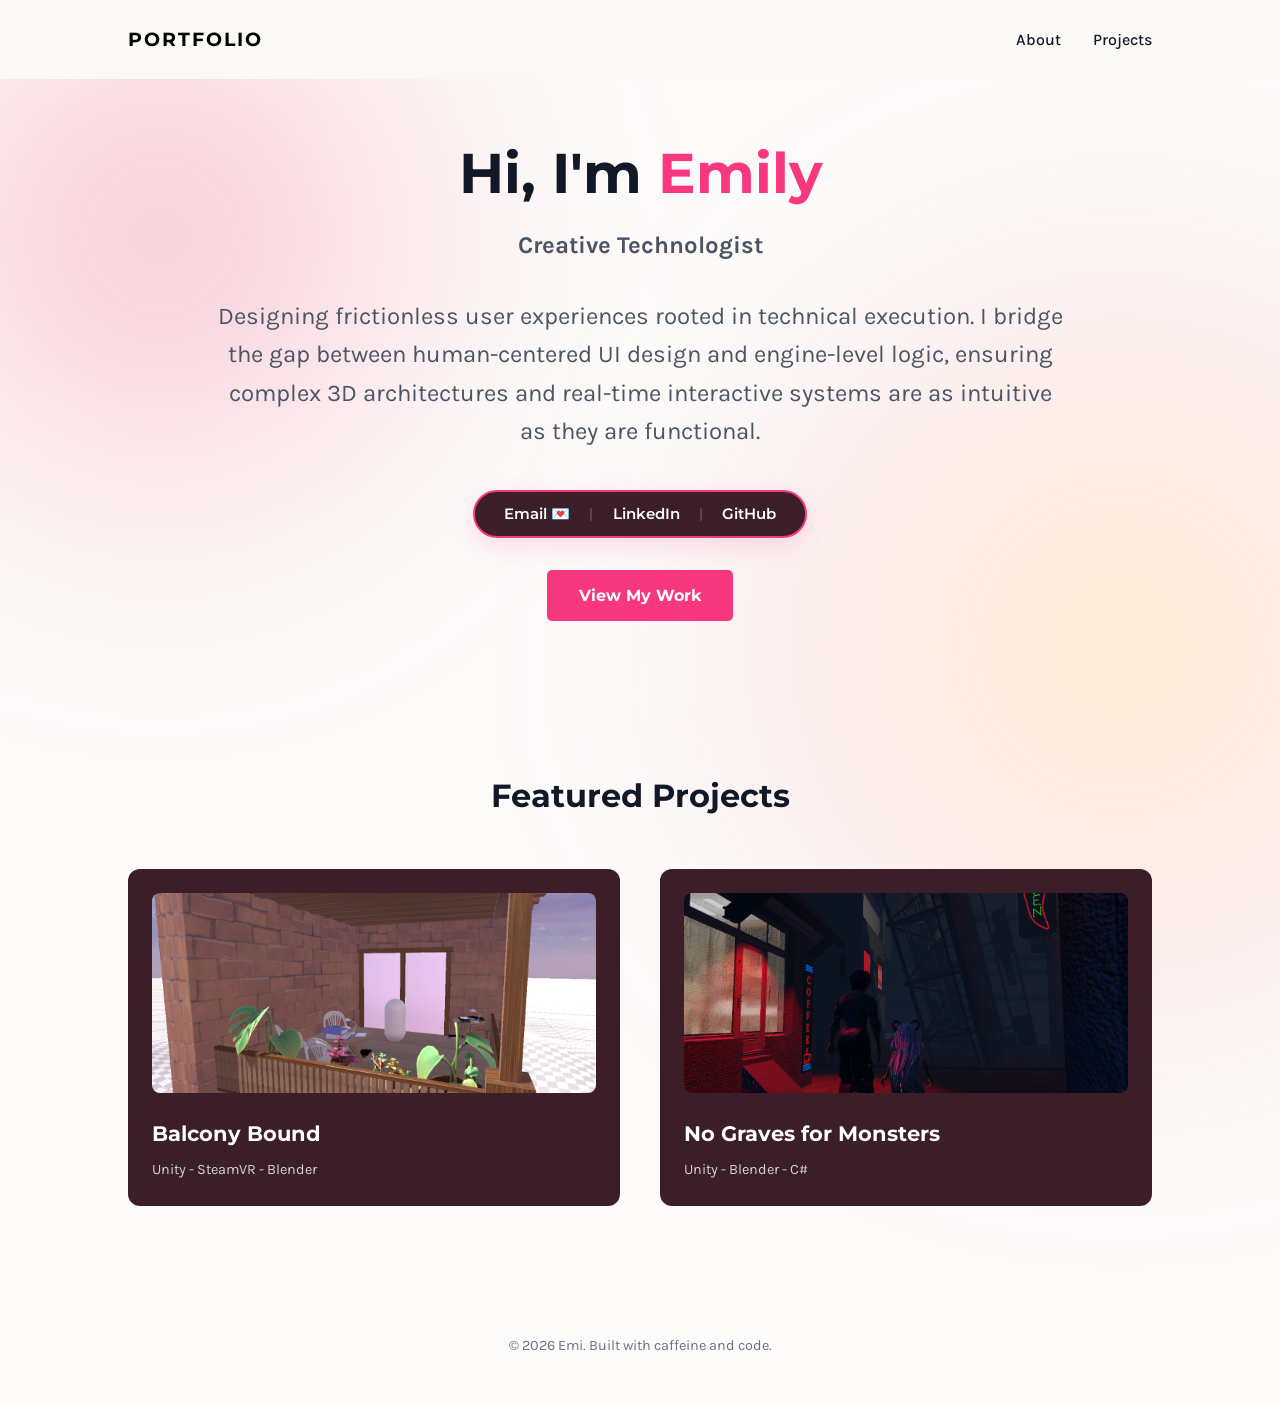
==== commit 30bd62f7: "finished landing page" ====
--- a/index.html
+++ b/index.html
@@ -26,7 +26,11 @@
 
     <header class="hero">
         <h1>Hi, I'm <span class="highlight">Emily</span></h1>
-        <p>Creative Technologist</p>
+        <p><strong>Creative Technologist</strong></p>
+        <p class="manifesto">
+                Designing frictionless user experiences rooted in technical execution. 
+                I bridge the gap between human-centered UI design and engine-level logic, ensuring complex 3D architectures and real-time interactive systems are as intuitive as they are functional.
+            </p>
     <div class="contact-tab-capsule">
         <a href="mailto:emily.blewitt@example.com" class="tab-link">Email 💌</a>
         <span class="tab-divider">|</span>
--- a/styles.css
+++ b/styles.css
@@ -14,6 +14,12 @@
 #portfolio-text{
     color: black;
     text-decoration: none;
+}
+/* This will strictly apply to the landing page description */
+.manifesto {
+    max-width: 850px;
+    margin-left: auto !important;
+    margin-right: auto !important;
 }
 
 /* Global Typography & Base Styles */
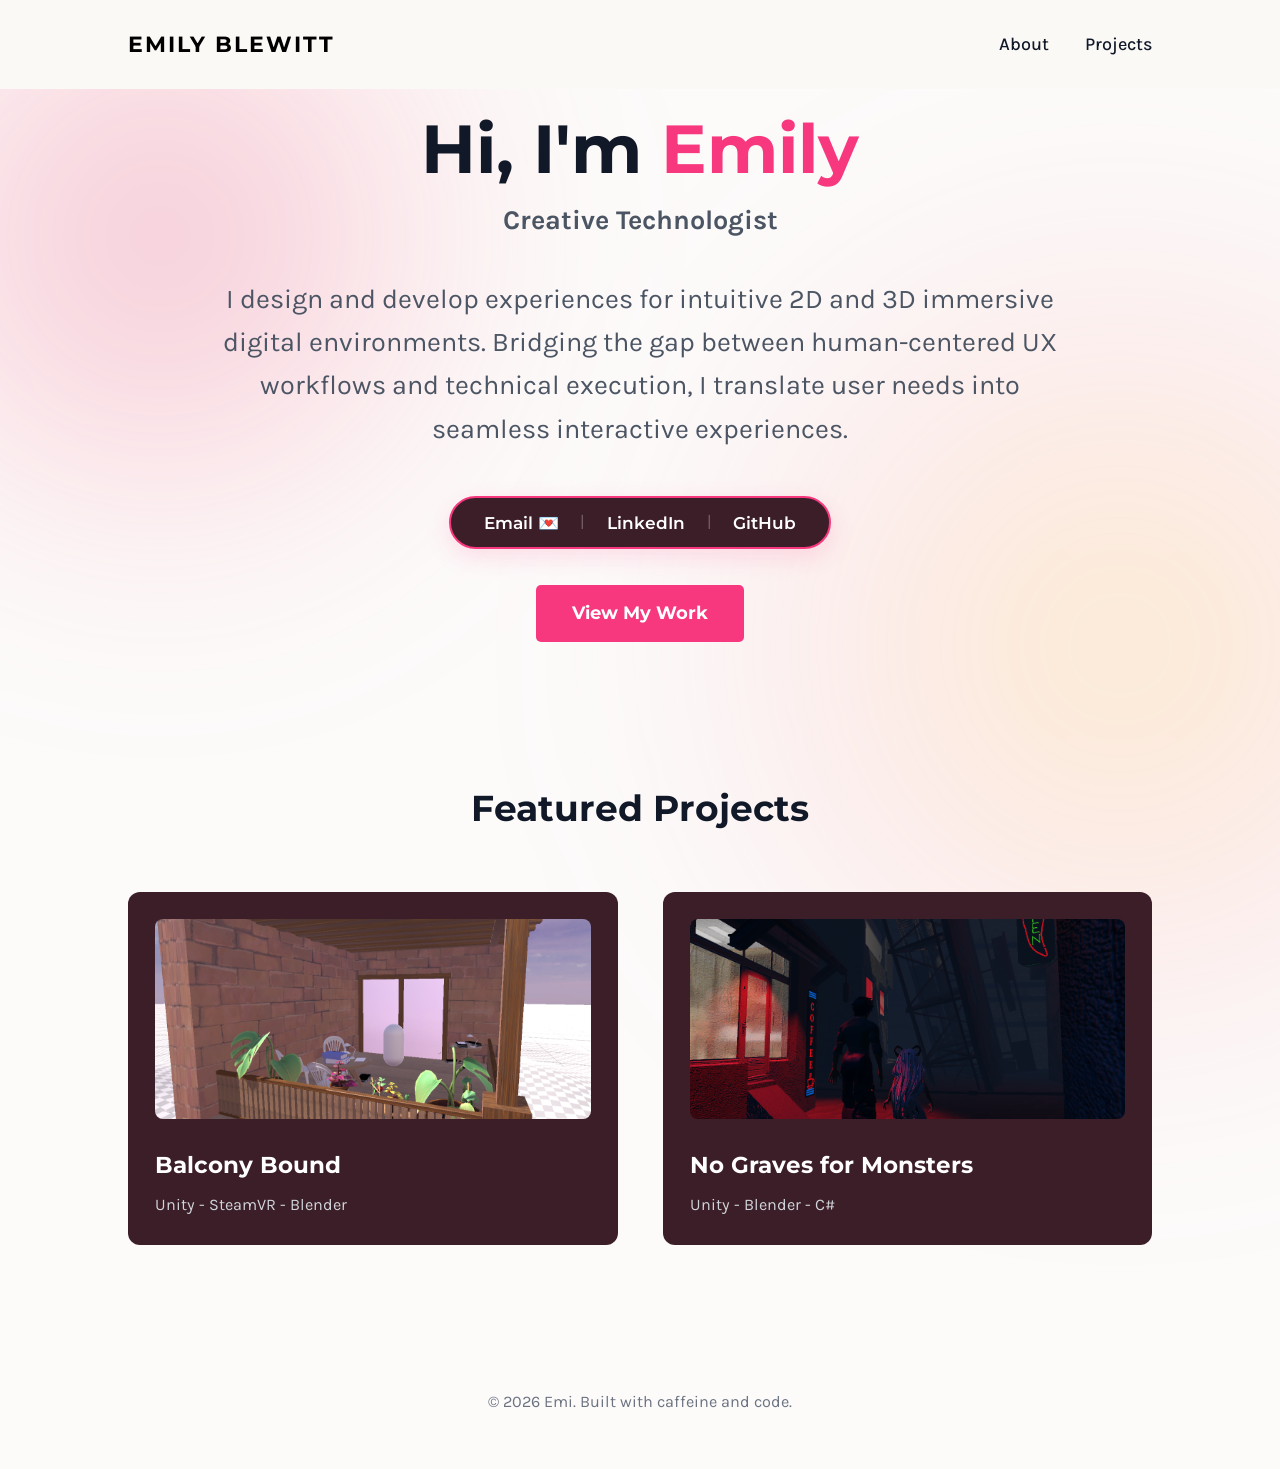
==== commit 5d9cc984: "fixed styling and sizing issues and removed the css for contacts page" ====
--- a/index.html
+++ b/index.html
@@ -16,7 +16,7 @@
 </head>
 <body>
     <nav>
-        <div class="logo"><a id="portfolio-text" href="index.html">PORTFOLIO</a></div>
+        <div class="logo"><a id="portfolio-text" href="index.html">EMILY BLEWITT</a></div>
         <ul>
             <li><a href="about.html">About</a></li>
             <li><a href="project.html">Projects</a></li>
@@ -25,11 +25,10 @@
     </nav>
 
     <header class="hero">
-        <h1>Hi, I'm <span class="highlight">Emily</span></h1>
+        <h1 class="indexpg">Hi, I'm <span class="highlight">Emily</span></h1>
         <p><strong>Creative Technologist</strong></p>
         <p class="manifesto">
-                Designing frictionless user experiences rooted in technical execution. 
-                I bridge the gap between human-centered UI design and engine-level logic, ensuring complex 3D architectures and real-time interactive systems are as intuitive as they are functional.
+                I design and develop experiences for intuitive 2D and 3D immersive digital environments. Bridging the gap between human-centered UX workflows and technical execution, I translate user needs into seamless interactive experiences.
             </p>
     <div class="contact-tab-capsule">
         <a href="mailto:emily.blewitt@example.com" class="tab-link">Email 💌</a>
--- a/styles.css
+++ b/styles.css
@@ -35,6 +35,9 @@
     font-family: 'Montserrat', sans-serif; /* Bold font for headings & buttons */
     font-weight: 700;
 }
+
+
+
 
 /* Navigation Bar */
 nav {
@@ -90,6 +93,26 @@
 
 .hero .highlight {
     color: var(--accent);
+    transition: text-shadow 0.3s ease, color 0.3s ease;
+}
+/* Your existing base styling for the pink name */
+.hero .highlight {
+  color: #ff3366; /* Your current pink hex code */
+  display: inline-block; 
+  transition: text-shadow 0.35s ease, color 0.35s ease;
+  cursor: default;
+}
+
+/* The smooth neon pink-to-gold radiant glow */
+.hero .highlight:hover {
+  /* Keeps the core text a crisp, brilliant sun-kissed white */
+  color: #ffffff; 
+  
+  /* Blends smoothly from a dense pink anchor directly into a golden aura */
+  text-shadow: 
+    0 0 6px #ff3366,                    /* Tight neon-pink anchor (replaces the dark border) */
+    0 0 12px rgba(255, 215, 0, 0.95),   /* Mid-range vibrant gold bleed */
+    0 0 28px rgba(255, 165, 0, 0.6);    /* Wide, atmospheric warm amber sunset glow */
 }
 
 .hero p {
@@ -210,31 +233,1010 @@
     pointer-events: none;
 }
 
-
-/*for projects page*/
-
 /* ==========================================================================
    PROJECTS PAGE: FULL-SCREEN CAROUSEL STYLES
    ========================================================================== */
+/* 1. Locks the viewport to prevent dual scrollbars */
+
+
+/* 7. Responsive stack layout for mobile viewports */
+@media (max-width: 900px) {
+    .projects-page {
+        overflow-y: auto; /* Fallback allow layout scrolling if stacked fields spill */
+    }
+    .projects-page .project-square {
+        flex-direction: column; 
+    }
+    .projects-page .square-media {
+        height: 45%;
+        padding: 1.5rem;
+    }
+    .projects-page .square-content {
+        height: 55%;
+        padding: 2.5rem;
+        align-items: center;
+        text-align: center;
+        justify-content: flex-start;
+    }
+    .projects-page .square-content h2 {
+        font-size: 2rem;
+    }
+    .projects-page .slide-arrow {
+        top: 22.5%; /* Keeps arrow control layout dead-centered directly over graphic image window */
+    }
+    .projects-page .prev-arrow { left: 15px; }
+    .projects-page .next-arrow { right: 15px; }
+}
+
+/* Styles for real images inside the carousel */
+.projects-page .slider-image {
+    width: 100%;
+    height: 100%;
+    object-fit: cover; /* Keeps image aspect ratio perfect while filling the space */
+    border-radius: 12px;
+    border: 1px solid rgba(255, 255, 255, 0.1);
+    box-shadow: 0 10px 30px rgba(0, 0, 0, 0.3); /* Adds depth to the game screen */
+}
+
+/* ==========================================================================
+   INDIVIDUAL PROJECT CASE STUDY STYLES
+   ========================================================================== */
+
+.detail-page {
+    background-color: var(--bg-color);
+    overflow-y: auto; /* Re-enables natural page scrolling */
+}
+
+/* Master container constraint */
+.case-study-container {
+    max-width: 1100px;
+    margin: 5rem auto;
+    padding: 0 2rem;
+}
+
+/* Title Header Elements */
+.case-study-header {
+    text-align: center;
+    margin-bottom: 3rem;
+}
+
+.case-study-header h1 {
+    font-size: 3.5rem;
+    color: var(--text-color);
+    margin-bottom: 0.5rem;
+}
+
+.project-meta-tags {
+    color: var(--accent);
+    font-weight: 700;
+    text-transform: uppercase;
+    letter-spacing: 2px;
+    font-size: 0.95rem;
+}
+
+.project-tagline {
+    font-size: 1.2rem;
+    color: #4b5563;
+    max-width: 700px;
+    margin: 0 auto;
+}
+
+/* Big Showcase Main Image Frame */
+.case-study-hero-media {
+    width: 100%;
+    height: 500px;
+    background-color: var(--card-bg);
+    border-radius: 16px;
+    margin-bottom: 4rem;
+    overflow: hidden;
+    box-shadow: 0 20px 40px rgba(0, 0, 0, 0.15);
+}
+
+.case-study-img {
+    width: 100%;
+    height: 100%;
+    object-fit: cover;
+}
+
+/* Interactive Column Breakdown Grid */
+.case-study-grid {
+    display: grid;
+    grid-template-columns: 2fr 1fr; /* Text gets 2 shares, info card gets 1 share */
+    gap: 4rem;
+    align-items: start;
+}
+
+/* Writeup Text Blocks styling */
+.case-study-main h2 {
+    font-size: 2rem;
+    color: var(--text-color);
+    margin: 2.5rem 0 1rem 0;
+    border-bottom: 2px solid rgba(0, 0, 0, 0.05);
+    padding-bottom: 0.5rem;
+}
+
+.case-study-main p {
+    font-size: 1.1rem;
+    color: #374151;
+    margin-bottom: 1.5rem;
+}
+
+.challenge-block {
+    background-color: rgba(0, 0, 0, 0.02);
+    border-left: 4px solid var(--accent);
+    padding: 1.5rem;
+    border-radius: 0 8px 8px 0;
+    margin-bottom: 2rem;
+}
+
+.challenge-block h3 {
+    font-size: 1.3rem;
+    margin-bottom: 0.75rem;
+    color: var(--text-color);
+}
+
+/* Sticky Specifications Card (Right Sidebar) */
+.case-study-sidebar {
+    position: sticky;
+    top: 100px; /* Locks card relative to screen viewport upon scroll */
+}
+
+.meta-card {
+    /* background-color: var(--card-bg); */
+    /* color: #ffffff; */
+        background: #3b1e27 !important;          /* Direct Hex value for Berry Pink */
+    background-color: #3b1e27 !important;    /* Double-forced entry fallback */
+    
+    color: #f3f4f6 !important;   
+    padding: 2rem;
+    border-radius: 16px;
+    box-shadow: 0 10px 30px rgba(0, 0, 0, 0.1);
+}
+
+.meta-card h3 {
+    font-size: 1.4rem;
+    color: #ffffff;
+    margin-bottom: 1.5rem;
+    border-bottom: 1px solid rgba(255, 255, 255, 0.1);
+    padding-bottom: 0.5rem;
+}
+
+.meta-item {
+    margin-bottom: 1.25rem;
+}
+
+.meta-item h4 {
+    font-size: 0.85rem;
+    text-transform: uppercase;
+    color: var(--accent);
+    letter-spacing: 1px;
+    margin-bottom: 0.25rem;
+}
+
+.meta-item p {
+    font-size: 1rem;
+    color: #e5e7eb;
+}
+
+/* Mobile responsive layout shifts */
+@media (max-width: 850px) {
+    .case-study-grid {
+        grid-template-columns: 1fr; /* Collapses sidebar below main copy fields */
+        gap: 3rem;
+    }
+    .case-study-sidebar {
+        position: relative;
+        top: 0;
+    }
+    .case-study-header h1 {
+        font-size: 2.5rem;
+    }
+    .case-study-hero-media {
+        height: 300px;
+    }
+}
+
+/* 1. Push the award box further away from the text below it */
+.case-study-header .award {
+    margin-bottom: 3.5rem !important; 
+}
+
+/* 2. Bring the tech stack sub-tag down closer to the title heading */
+.case-study-header .project-meta-tags {
+    margin-bottom: 0.25rem !important;
+}
+
+/* 3. Ensure the title heading text sits tightly up against the tag above it */
+.case-study-header h1 {
+    margin-top: 0 !important;
+    line-height: 1.1;
+}
+
+
+/* ==========================================================================
+   BENTO GRID ABOUT ME LAYOUT
+   ========================================================================== */
+
+/* 1. Global Page Setup */
+.about-page {
+    color: #f3f4f6;
+    overflow-y: auto;
+}
+
+/* 2. Grid Container Setup */
+.bento-container {
+    display: grid;
+    grid-template-columns: 1fr 1.2fr 1fr; /* Strict 3-column split */
+    gap: 1.5rem;
+    max-width: 1250px;
+    margin: 6rem auto;
+    padding: 0 2rem;
+}
+
+/* 3. Base Bento Panel Card */
+.bento-box {
+    background-color: var(--card-bg); /* Your deep burgundy #3b1e27 */
+    border: 1px solid rgba(255, 255, 255, 0.05);
+    border-radius: 24px; /* Curved edge boxes */
+    padding: 2.2rem;
+    display: flex;
+    flex-direction: column;
+    box-shadow: 0 10px 30px rgba(0, 0, 0, 0.2);
+}
+
+/* 4. Strict Box Placements */
+.profile-card {
+    grid-column: 1;
+    grid-row: 1;
+    background-color: #1a1517; /* Dark framing block */
+}
+
+.bio-card {
+    grid-column: 2;
+    grid-row: 1;
+}
+
+.pink-glow {
+    border-color: rgba(248, 56, 126, 0.2);
+    box-shadow: 0 15px 40px rgba(248, 56, 126, 0.05);
+}
+
+.toolkit-card {
+    grid-column: 3;
+    grid-row: 1 / span 2; 
+}
+
+.experience-card {
+    grid-column: 2;
+    grid-row: 2;
+}
+
+/* Pink Curved Edge Section */
+.specialty-card {
+    grid-column: 1;
+    grid-row: 2;
+    background-color: var(--accent); /* Your vivid pink #f8387e */
+    color: #ffffff;
+    border: none;
+    box-shadow: 0 15px 35px rgba(248, 56, 126, 0.2);
+}
+
+/* 5. Typography Content Tweaks */
+.bento-box h2 {
+    font-size: 2.5rem;
+    margin-bottom: 0.5rem;
+    font-family: 'Montserrat', sans-serif;
+}
+
+.bento-box h3 {
+    font-size: 1.4rem;
+    font-family: 'Montserrat', sans-serif;
+    color: var(--accent);
+    margin-bottom: 1.5rem;
+}
+
+.specialty-card h3 {
+    color: #ffffff; /* Contrast tweak for pink box */
+}
+
+.bento-box p {
+    font-size: 1rem;
+    line-height: 1.6;
+    color: #d1d5db;
+    margin-bottom: 1rem;
+}
+
+.bento-box .lead {
+    font-size: 1.15rem;
+    color: #ffffff;
+    font-weight: 500;
+}
+
+/* Photo and Header Layout elements */
+.profile-photo-placeholder {
+    width: 100%;
+    height: 300px;
+    background-color: rgba(255, 255, 255, 0.03);
+    border-radius: 16px;
+    margin-bottom: 1.5rem;
+}
+
+.profile-card h1 {
+    font-size: 2.2rem;
+    line-height: 1.1;
+    margin-bottom: 0.5rem;
+}
+
+.location-tag {
+    font-size: 0.9rem !important;
+    color: #9ca3af !important;
+    margin: 0;
+}
+
+/* Technical Toolkit formatting */
+.tool-group {
+    margin-bottom: 1.5rem;
+}
+
+.tool-group h4 {
+    font-size: 0.95rem;
+    text-transform: uppercase;
+    letter-spacing: 1px;
+    color: #ffffff;
+    margin-bottom: 0.5rem;
+}
+
+.tool-group ul {
+    list-style: none;
+    padding-left: 0;
+}
+
+.tool-group li {
+    font-size: 0.95rem;
+    color: #9ca3af;
+    margin-bottom: 0.35rem;
+    padding-left: 0.75rem;
+    border-left: 2px solid rgba(255, 255, 255, 0.1);
+}
+
+/* CV History Timeline Styles */
+.timeline-list {
+    list-style: none;
+    padding: 0;
+}
+
+.timeline-list li {
+    margin-bottom: 1.5rem;
+}
+
+.timeline-list strong {
+    color: #ffffff;
+    font-size: 1.05rem;
+    display: block;
+}
+
+.timeline-date {
+    font-size: 0.85rem;
+    font-weight: 700;
+    color: var(--accent);
+    display: block;
+    margin-top: 0.1rem;
+    margin-bottom: 0.25rem;
+}
+
+.timeline-list p {
+    font-size: 0.95rem;
+    color: #9ca3af;
+    margin: 0;
+}
+
+/* Education and Pills in Pink Box */
+.education-meta {
+    margin-bottom: 1.5rem;
+    border-bottom: 1px solid rgba(255, 255, 255, 0.2);
+    padding-bottom: 1rem;
+}
+
+.education-meta p {
+    color: #ffffff !important;
+    margin-bottom: 0.75rem;
+    font-size: 0.95rem;
+}
+
+.specialty-tags {
+    display: flex;
+    flex-wrap: wrap;
+    gap: 0.6rem;
+}
+
+.specialty-tags span {
+    font-family: 'Montserrat', sans-serif;
+    font-size: 0.8rem;
+    font-weight: 700;
+    background-color: rgba(255, 255, 255, 0.15);
+    color: #ffffff;
+    padding: 0.4rem 0.8rem;
+    border-radius: 8px;
+    border: 1px solid rgba(255, 255, 255, 0.1);
+}
+
+/* 6. Tablet & Desktop Responsive Scaling */
+@media (max-width: 1100px) {
+    .bento-container {
+        grid-template-columns: 1fr 1fr; /* Switch to 2 columns */
+    }
+    .profile-card { grid-column: 1; grid-row: 1; }
+    .bio-card { grid-column: 2; grid-row: 1; }
+    .toolkit-card { grid-column: 2; grid-row: 2 / span 2; }
+    .experience-card { grid-column: 1; grid-row: 2; }
+    .specialty-card { grid-column: 1; grid-row: 3; }
+}
+
+/* 7. Mobile Phone Linear Stack fallback */
+@media (max-width: 750px) {
+    .bento-container {
+        grid-template-columns: 1fr; /* Drop into 1 single vertical column line */
+        margin: 2rem auto;
+    }
+    .profile-card, .bio-card, .toolkit-card, .experience-card, .specialty-card {
+        grid-column: 1 !important;
+        grid-row: auto !important;
+    }
+    .profile-photo-placeholder {
+        height: 250px;
+    }
+}
+
+/* ==========================================================================
+   STAGGERED REVEAL ENTRANCE ANIMATION
+   ========================================================================== */
+
+/* 1. Base rule: Sets initial invisible state and applies the animation */
+.bento-box {
+    opacity: 0;
+    transform: translateY(20px);
+    animation: cardEntrance 1.2s cubic-bezier(0.16, 1, 0.3, 1) forwards;
+}
+
+/* 2. Custom delay steps: Targets your exact HTML classes to cascade the entrance */
+.profile-card { animation-delay: 0.2s; }
+.bio-card { animation-delay: 0.4s; }
+.toolkit-card { animation-delay: 0.6s; }
+.experience-card { animation-delay: 0.8s; }
+.specialty-card { animation-delay: 1.0s; }
+
+/* 3. Keyframe execution: Smoothly transitions elements up and visible */
+@keyframes cardEntrance {
+    to {
+        opacity: 1;
+        transform: translateY(0);
+    }
+}
+
+/* Forces the new image tag to act exactly like your old placeholder box */
+.card .card-image {
+    width: 100%;
+    height: 200px; /* Locks the exact height of the previous placeholder */
+    object-fit: cover; /* Chops off image edges instead of stretching or squishing them */
+    object-position: center; /* Keeps the dead center of your game capture focused */
+    border-radius: 8px; /* Preserves the matching edge curves */
+    margin-bottom: 1.5rem;
+    display: block;
+}
+
+/* ==========================================================================
+   UX FOCUS SECTION STYLES
+   ========================================================================== */
+
+.ux-case-study-fullwidth {
+    margin-top: 5rem;
+    padding-top: 4rem;
+    border-top: 1px solid rgba(0, 0, 0, 0.1);
+    width: 100%;
+}
+
+.ux-case-study-fullwidth h2 {
+    font-size: 2rem;
+    margin-bottom: 1.5rem;
+}
+
+.ux-intro {
+    font-size: 1.1rem;
+    max-width: 800px;
+    margin-bottom: 3rem;
+    color: #4b5563;
+}
+
+.ux-process-grid {
+    display: grid;
+    grid-template-columns: repeat(auto-fit, minmax(280px, 1fr));
+    gap: 2.5rem;
+    margin-bottom: 2rem;
+}
+
+.ux-step h3 {
+    font-size: 1.25rem;
+    color: var(--accent);
+    margin-bottom: 0.75rem;
+}
+
+.ux-step p {
+    font-size: 0.95rem;
+    color: var(--text-color);
+    line-height: 1.7;
+}
+
+/* ==========================================================================
+   PROJECT AIMS SIDEBAR CARD
+   ========================================================================== */
+
+.project-aims-card {
+    margin-top: 1.5rem; /* Separates it from the Project Details card */
+}
+
+.aim-item {
+    display: flex;
+    gap: 1rem;
+    margin-top: 1.25rem;
+    align-items: flex-start;
+}
+
+.aim-number {
+    font-family: 'Montserrat', sans-serif;
+    font-weight: 700;
+    color: var(--accent);
+    font-size: 1.1rem;
+    line-height: 1.2;
+}
+
+.aim-item h4 {
+    font-size: 0.95rem;
+    color: #ffffff;
+    margin-bottom: 0.25rem;
+    font-weight: 600;
+}
+
+.aim-item p {
+    font-size: 0.85rem;
+    color: #d1d5db;
+    line-height: 1.5;
+}
+/* ==========================================================================
+   Reflection & Further Development Stylesheet Injection (Cream/Pink Theme)
+   ========================================================================== */
+
+.reflection-section-fullwidth {
+    margin-top: 5rem;
+    padding-top: 4rem;
+    border-top: 2px solid #f2e6e6; /* Soft warm tinted divider */
+}
+
+.reflection-section-fullwidth h2 {
+    font-family: 'Montserrat', sans-serif;
+    font-size: 2.2rem;
+    font-weight: 700;
+    color: #0b1a30; /* Your deep dark blue/black heading color */
+    margin-bottom: 1rem;
+}
+
+.reflection-intro {
+    font-family: 'Karla', sans-serif;
+    font-size: 1.1rem;
+    color: #505c6e; /* Muted dark slate for body intro */
+    max-width: 850px;
+    margin-bottom: 3rem;
+    line-height: 1.6;
+}
+
+.reflection-grid {
+    display: grid;
+    grid-template-columns: repeat(auto-fit, minmax(300px, 1fr));
+    gap: 2rem;
+    margin-bottom: 2rem;
+}
+
+/* Card layout matching the sidebar block style */
+.reflection-card {
+    background-color: #2d1b24; /* Deep plum/dark block color matching your sidebar */
+    border-radius: 12px;
+    padding: 2.2rem;
+    display: flex;
+    flex-direction: column;
+    box-shadow: 0 4px 20px rgba(0, 0, 0, 0.05);
+    transition: transform 0.3s ease;
+}
+
+.reflection-card:hover {
+    transform: translateY(-4px);
+}
+
+.reflection-meta {
+    display: flex;
+    align-items: center;
+    gap: 1rem;
+    margin-bottom: 1.5rem;
+    border-bottom: 1px solid rgba(255, 255, 255, 0.1);
+    padding-bottom: 1rem;
+}
+
+/* Bright pink labels matching your UX headings */
+.aim-reference {
+    font-family: 'Montserrat', sans-serif;
+    font-size: 0.85rem;
+    font-weight: 700;
+    text-transform: uppercase;
+    letter-spacing: 1px;
+    color: #ff4a8b; /* Vibrant Pink accent */
+}
+
+.reflection-meta h3 {
+    font-family: 'Montserrat', sans-serif;
+    font-size: 1.25rem;
+    font-weight: 700;
+    color: #ffffff; /* Crisp white for headings inside dark cards */
+    margin: 0;
+}
+
+.reflection-body {
+    font-family: 'Karla', sans-serif;
+    font-size: 0.98rem;
+    line-height: 1.65;
+    color: #f5e6eb; /* Soft light pinkish-white text inside dark cards */
+}
+
+.status-critique {
+    margin-bottom: 1.5rem;
+}
+
+.status-critique strong {
+    color: #ff4a8b; /* Highlight 'The Reality Check' in Pink */
+}
+
+.future-fix strong {
+    color: #ffffff; /* Highlight 'Further Development' in bold white */
+}
+
+/* Responsive Overrides */
+@media (max-width: 768px) {
+    .reflection-grid {
+        grid-template-columns: 1fr;
+    }
+    .reflection-section-fullwidth {
+        margin-top: 3rem;
+        padding-top: 2rem;
+    }
+}
+.portfolio-carousel-container {
+    margin-top: 4rem;
+    margin-bottom: 2rem;
+}
+
+.horizontal-scroll-gallery {
+    display: flex;
+    gap: 1.5rem;
+    overflow-x: auto;
+    padding-bottom: 1.5rem;
+    scroll-behavior: smooth;
+    -webkit-overflow-scrolling: touch;
+}
+
+/* Base Card Container */
+.gallery-card {
+    flex: 0 0 340px;
+    background-color: #2d1b24; /* Your signature deep plum/burgundy block */
+    border-radius: 12px;
+    padding: 1.2rem;
+    box-shadow: 0 4px 20px rgba(0, 0, 0, 0.05);
+    display: flex;
+    flex-direction: column;
+}
+
+/* Image Wrapper sets the clipping boundary for the hover overlay */
+.gallery-image-wrapper {
+    position: relative;
+    width: 100%;
+    height: 220px;
+    border-radius: 6px;
+    overflow: hidden; /* Important: keeps the overlay inside the card shape */
+}
+
+.gallery-image-wrapper img {
+    width: 100%;
+    height: 100%;
+    object-fit: cover;
+    transition: transform 0.4s ease, filter 0.4s ease;
+}
+
+/* --- THE HOVER OVERLAY LAYER --- */
+.image-hover-overlay {
+    position: absolute;
+    top: 0;
+    left: 0;
+    width: 100%;
+    height: 100%;
+    background-color: rgba(45, 27, 36, 0.95); /* Semi-transparent matching plum */
+    opacity: 0; /* Hidden by default */
+    transition: opacity 0.3s ease;
+    display: flex;
+    align-items: center;
+    padding: 1.5rem;
+    box-sizing: border-box;
+}
+
+/* Slide up animation details for text inside the overlay */
+.overlay-text {
+    transform: translateY(15px);
+    transition: transform 0.35s ease;
+    font-family: 'Karla', sans-serif;
+    overflow-y: auto; /* Adds a minor scrollbar inside the image frame if your text runs long */
+    max-height: 100%;
+}
+
+/* Bright Pink Subheadings inside the hover overlay */
+.overlay-text h4 {
+    font-family: 'Montserrat', sans-serif;
+    color: #ff4a8b; /* Your signature accent pink */
+    font-size: 0.85rem;
+    text-transform: uppercase;
+    letter-spacing: 0.5px;
+    margin: 0 0 0.3rem 0;
+}
+
+.overlay-text p {
+    color: #f5e6eb; /* Soft off-white text */
+    font-size: 0.88rem;
+    line-height: 1.4;
+    margin: 0 0 1rem 0;
+}
+
+.overlay-text p:last-child {
+    margin-bottom: 0;
+}
+
+/* --- HOVER ACTIONS --- */
+.gallery-card:hover .image-hover-overlay {
+    opacity: 1; /* Fade the plum screen in */
+}
+
+.gallery-card:hover .overlay-text {
+    transform: translateY(0); /* Slide the text gently up to its true position */
+}
+
+.gallery-card:hover img {
+    transform: scale(1.05); /* Slight dynamic zoom on the background image */
+    filter: blur(2px);
+}
+
+/* Static Caption Below Image Box */
+.card-caption {
+    font-family: 'Karla', sans-serif;
+    font-size: 0.9rem;
+    color: #f5e6eb;
+    margin-top: 1rem;
+    margin-bottom: 0;
+    line-height: 1.4;
+}
+
+/* Custom Scrollbar styling for horizontal track */
+.horizontal-scroll-gallery::-webkit-scrollbar {
+    height: 8px;
+}
+.horizontal-scroll-gallery::-webkit-scrollbar-track {
+    background: #f2e6e6;
+    border-radius: 10px;
+}
+.horizontal-scroll-gallery::-webkit-scrollbar-thumb {
+    background: #ff4a8b;
+    border-radius: 10px;
+}
+.horizontal-scroll-gallery::-webkit-scrollbar-thumb:hover {
+    background: #d4356f;
+}
+
+/* adding mouse interaction details here*/
+.sparkle-particle {
+  position: absolute;
+  background: #ff007f; /* Matching your signature hot pink */
+  pointer-events: none; /* Stops it from blocking clicks */
+  z-index: 9999;
+  /* Use a clip-path to draw a cutesy 4-pointed diamond star shape! */
+  clip-path: polygon(50% 0%, 65% 35%, 100% 50%, 65% 65%, 50% 100%, 35% 65%, 0% 50%, 35% 35%);
+  animation: sparkleTwinkle 0.8s cubic-bezier(0.25, 1, 0.5, 1) forwards;
+}
+
+@keyframes sparkleTwinkle {
+  0% {
+    transform: translate(-50%, -50%) scale(0) rotate(0deg);
+    opacity: 1;
+  }
+  50% {
+    opacity: 0.8;
+  }
+  100% {
+    /* Explodes outwards slightly while spinning and fading out gracefully */
+    transform: translate(-50%, -50%) scale(1.5) rotate(180deg);
+    opacity: 0;
+  }
+}
+
+
+:root {
+    --bg-color: #FAF9F6;
+    --text-color: #111827;
+    --accent: #f8387e;
+    --card-bg: #3b1e27;
+}
+
+* {
+    margin: 0;
+    padding: 0;
+    box-sizing: border-box;
+}
+
+#portfolio-text{
+    color: black;
+    text-decoration: none;
+}
+
+/* Global Typography & Base Styles */
+body {
+    font-family: 'Karla', sans-serif; /* Clean font for paragraph text */
+    background-color: var(--bg-color);
+    color: var(--text-color);
+    line-height: 1.6;
+    padding-top: 60px; /* Leave space for the fixed nav bar */
+}
+
+h1, h2, h3, .logo, .btn {
+    font-family: 'Montserrat', sans-serif; /* Bold font for headings & buttons */
+    font-weight: 700;
+}
+
+/* Navigation Bar */
+nav {
+    position: fixed;
+    top: 0;
+    left: 0;
+    width: 100%;
+    display: flex;
+    justify-content: space-between;
+    align-items: center;
+    padding: 1.5rem 10%;
+    background-color: var(--bg-color);
+    z-index: 1000;
+}
+
+nav .logo {
+    font-size: 1.2rem;
+    letter-spacing: 2px;
+}
+
+nav ul {
+    display: flex;
+    list-style: none;
+    gap: 2rem;
+}
+
+nav ul a {
+    text-decoration: none;
+    color: var(--text-color);
+    font-weight: 500;
+    transition: color 0.3s ease;
+}
+
+nav ul a:hover {
+    color: var(--accent);
+}
+
+/* Hero Section */
+.hero {
+    height: 70vh;
+    display: flex;
+    flex-direction: column;
+    justify-content: center;
+    align-items: center;
+    text-align: center;
+    padding: 0 1rem;
+}
+
+.hero h1 {
+    font-size: 3.5rem;
+    margin-bottom: 0.5rem;
+}
+
+.hero .highlight {
+    color: var(--accent);
+}
+
+.hero p {
+    font-size: 1.5rem;
+    color: #4b5563;
+    margin-bottom: 2rem;
+}
+
+/* Custom Interactive Button */
+.btn {
+    display: inline-block;
+    padding: 0.8rem 2rem;
+    background-color: var(--accent);
+    color: white;
+    text-decoration: none;
+    border-radius: 5px;
+    transition: transform 0.2s ease, opacity 0.2s ease;
+}
+
+.btn:hover {
+    transform: translateY(-2px);
+    opacity: 0.9;
+}
+
+/* Projects Grid Layout */
+.project-section {
+    padding: 5rem 10%;
+}
+
+.project-section h2 {
+    font-size: 2rem;
+    margin-bottom: 3rem;
+    text-align: center;
+}
+
+.grid {
+    display: grid;
+    grid-template-columns: repeat(auto-fit, minmax(300px, 1fr));
+    gap: 2.5rem;
+}
+
+/* Project Cards using your --card-bg */
+.card {
+    background-color: var(--card-bg);
+    color: #ffffff;
+    border-radius: 12px;
+    padding: 1.5rem;
+    transition: transform 0.3s ease;
+}
+
+.card:hover {
+    transform: translateY(-5px);
+}
+
+.card .placeholder {
+    width: 100%;
+    height: 200px;
+    background-color: rgba(255, 255, 255, 0.1);
+    border-radius: 8px;
+    margin-bottom: 1.5rem;
+}
+
+.card h3 {
+    font-size: 1.3rem;
+    margin-bottom: 0.5rem;
+}
+
+.card p {
+    color: #d1d5db;
+    font-size: 0.9rem;
+}
+
+/* Footer Section */
+footer {
+    text-align: center;
+    padding: 3rem 1rem;
+    font-size: 0.9rem;
+    color: #6b7280;
+}
+
+
+/*for projects page*/
+
+/* ==========================================================================
+   PROJECTS PAGE: FULL-SCREEN CAROUSEL STYLES
+   ========================================================================== */
 
 /* 1. Locks the viewport to prevent dual scrollbars */
 .projects-page {
     overflow: hidden; 
 }
-
-/* .projects-page .award {
-    font-family: 'Montserrat', sans-serif;
-    font-size: 0.95rem;
-    font-weight: 700;
-    text-transform: uppercase;
-    letter-spacing: 1px;
-    color: var(--accent); /* Uses your vivid pink theme color */
-    /* background-color: rgba(248, 56, 126, 0.1); Subtle transparent pink backdrop */
-    /* padding: 0.4rem 1rem;
-    border-radius: 4px; */
-    /* margin-bottom: 1.5rem; Pushes the main heading down slightly */
-    /* display: inline-block; */
-/* } */ 
 
 .award {
     font-family: 'Montserrat', sans-serif;
@@ -387,1337 +1389,6 @@
 .projects-page .prev-arrow { left: 30px; }
 .projects-page .next-arrow { right: 30px; }
 
-/* 7. Responsive stack layout for mobile viewports */
-@media (max-width: 900px) {
-    .projects-page {
-        overflow-y: auto; /* Fallback allow layout scrolling if stacked fields spill */
-    }
-    .projects-page .project-square {
-        flex-direction: column; 
-    }
-    .projects-page .square-media {
-        height: 45%;
-        padding: 1.5rem;
-    }
-    .projects-page .square-content {
-        height: 55%;
-        padding: 2.5rem;
-        align-items: center;
-        text-align: center;
-        justify-content: flex-start;
-    }
-    .projects-page .square-content h2 {
-        font-size: 2rem;
-    }
-    .projects-page .slide-arrow {
-        top: 22.5%; /* Keeps arrow control layout dead-centered directly over graphic image window */
-    }
-    .projects-page .prev-arrow { left: 15px; }
-    .projects-page .next-arrow { right: 15px; }
-}
-
-/* Styles for real images inside the carousel */
-.projects-page .slider-image {
-    width: 100%;
-    height: 100%;
-    object-fit: cover; /* Keeps image aspect ratio perfect while filling the space */
-    border-radius: 12px;
-    border: 1px solid rgba(255, 255, 255, 0.1);
-    box-shadow: 0 10px 30px rgba(0, 0, 0, 0.3); /* Adds depth to the game screen */
-}
-
-/* ==========================================================================
-   INDIVIDUAL PROJECT CASE STUDY STYLES
-   ========================================================================== */
-
-.detail-page {
-    background-color: var(--bg-color);
-    overflow-y: auto; /* Re-enables natural page scrolling */
-}
-
-/* Master container constraint */
-.case-study-container {
-    max-width: 1100px;
-    margin: 5rem auto;
-    padding: 0 2rem;
-}
-
-/* Title Header Elements */
-.case-study-header {
-    text-align: center;
-    margin-bottom: 3rem;
-}
-
-.case-study-header h1 {
-    font-size: 3.5rem;
-    color: var(--text-color);
-    margin-bottom: 0.5rem;
-}
-
-.project-meta-tags {
-    color: var(--accent);
-    font-weight: 700;
-    text-transform: uppercase;
-    letter-spacing: 2px;
-    font-size: 0.95rem;
-}
-
-.project-tagline {
-    font-size: 1.2rem;
-    color: #4b5563;
-    max-width: 700px;
-    margin: 0 auto;
-}
-
-/* Big Showcase Main Image Frame */
-.case-study-hero-media {
-    width: 100%;
-    height: 500px;
-    background-color: var(--card-bg);
-    border-radius: 16px;
-    margin-bottom: 4rem;
-    overflow: hidden;
-    box-shadow: 0 20px 40px rgba(0, 0, 0, 0.15);
-}
-
-.case-study-img {
-    width: 100%;
-    height: 100%;
-    object-fit: cover;
-}
-
-/* Interactive Column Breakdown Grid */
-.case-study-grid {
-    display: grid;
-    grid-template-columns: 2fr 1fr; /* Text gets 2 shares, info card gets 1 share */
-    gap: 4rem;
-    align-items: start;
-}
-
-/* Writeup Text Blocks styling */
-.case-study-main h2 {
-    font-size: 2rem;
-    color: var(--text-color);
-    margin: 2.5rem 0 1rem 0;
-    border-bottom: 2px solid rgba(0, 0, 0, 0.05);
-    padding-bottom: 0.5rem;
-}
-
-.case-study-main p {
-    font-size: 1.1rem;
-    color: #374151;
-    margin-bottom: 1.5rem;
-}
-
-.challenge-block {
-    background-color: rgba(0, 0, 0, 0.02);
-    border-left: 4px solid var(--accent);
-    padding: 1.5rem;
-    border-radius: 0 8px 8px 0;
-    margin-bottom: 2rem;
-}
-
-.challenge-block h3 {
-    font-size: 1.3rem;
-    margin-bottom: 0.75rem;
-    color: var(--text-color);
-}
-
-/* Sticky Specifications Card (Right Sidebar) */
-.case-study-sidebar {
-    position: sticky;
-    top: 100px; /* Locks card relative to screen viewport upon scroll */
-}
-
-.meta-card {
-    background-color: var(--card-bg);
-    color: white;
-    padding: 2rem;
-    border-radius: 16px;
-    box-shadow: 0 10px 30px rgba(0, 0, 0, 0.1);
-}
-
-.meta-card h3 {
-    font-size: 1.4rem;
-    color: #ffffff;
-    margin-bottom: 1.5rem;
-    border-bottom: 1px solid rgba(255, 255, 255, 0.1);
-    padding-bottom: 0.5rem;
-}
-
-.meta-item {
-    margin-bottom: 1.25rem;
-}
-
-.meta-item h4 {
-    font-size: 0.85rem;
-    text-transform: uppercase;
-    color: var(--accent);
-    letter-spacing: 1px;
-    margin-bottom: 0.25rem;
-}
-
-.meta-item p {
-    font-size: 1rem;
-    color: #e5e7eb;
-}
-
-/* Mobile responsive layout shifts */
-@media (max-width: 850px) {
-    .case-study-grid {
-        grid-template-columns: 1fr; /* Collapses sidebar below main copy fields */
-        gap: 3rem;
-    }
-    .case-study-sidebar {
-        position: relative;
-        top: 0;
-    }
-    .case-study-header h1 {
-        font-size: 2.5rem;
-    }
-    .case-study-hero-media {
-        height: 300px;
-    }
-}
-
-/* 1. Push the award box further away from the text below it */
-.case-study-header .award {
-    margin-bottom: 3.5rem !important; 
-}
-
-/* 2. Bring the tech stack sub-tag down closer to the title heading */
-.case-study-header .project-meta-tags {
-    margin-bottom: 0.25rem !important;
-}
-
-/* 3. Ensure the title heading text sits tightly up against the tag above it */
-.case-study-header h1 {
-    margin-top: 0 !important;
-    line-height: 1.1;
-}
-
-
-/* ==========================================================================
-   BENTO GRID ABOUT ME LAYOUT
-   ========================================================================== */
-
-/* 1. Global Page Setup */
-.about-page {
-    color: #f3f4f6;
-    overflow-y: auto;
-}
-
-/* 2. Grid Container Setup */
-.bento-container {
-    display: grid;
-    grid-template-columns: 1fr 1.2fr 1fr; /* Strict 3-column split */
-    gap: 1.5rem;
-    max-width: 1250px;
-    margin: 6rem auto;
-    padding: 0 2rem;
-}
-
-/* 3. Base Bento Panel Card */
-.bento-box {
-    background-color: var(--card-bg); /* Your deep burgundy #3b1e27 */
-    border: 1px solid rgba(255, 255, 255, 0.05);
-    border-radius: 24px; /* Curved edge boxes */
-    padding: 2.2rem;
-    display: flex;
-    flex-direction: column;
-    box-shadow: 0 10px 30px rgba(0, 0, 0, 0.2);
-}
-
-/* 4. Strict Box Placements */
-.profile-card {
-    grid-column: 1;
-    grid-row: 1;
-    background-color: #1a1517; /* Dark framing block */
-}
-
-.bio-card {
-    grid-column: 2;
-    grid-row: 1;
-}
-
-.pink-glow {
-    border-color: rgba(248, 56, 126, 0.2);
-    box-shadow: 0 15px 40px rgba(248, 56, 126, 0.05);
-}
-
-.toolkit-card {
-    grid-column: 3;
-    grid-row: 1 / span 2; 
-}
-
-.experience-card {
-    grid-column: 2;
-    grid-row: 2;
-}
-
-/* Pink Curved Edge Section */
-.specialty-card {
-    grid-column: 1;
-    grid-row: 2;
-    background-color: var(--accent); /* Your vivid pink #f8387e */
-    color: #ffffff;
-    border: none;
-    box-shadow: 0 15px 35px rgba(248, 56, 126, 0.2);
-}
-
-/* 5. Typography Content Tweaks */
-.bento-box h2 {
-    font-size: 2.5rem;
-    margin-bottom: 0.5rem;
-    font-family: 'Montserrat', sans-serif;
-}
-
-.bento-box h3 {
-    font-size: 1.4rem;
-    font-family: 'Montserrat', sans-serif;
-    color: var(--accent);
-    margin-bottom: 1.5rem;
-}
-
-.specialty-card h3 {
-    color: #ffffff; /* Contrast tweak for pink box */
-}
-
-.bento-box p {
-    font-size: 1rem;
-    line-height: 1.6;
-    color: #d1d5db;
-    margin-bottom: 1rem;
-}
-
-.bento-box .lead {
-    font-size: 1.15rem;
-    color: #ffffff;
-    font-weight: 500;
-}
-
-/* Photo and Header Layout elements */
-.profile-photo-placeholder {
-    width: 100%;
-    height: 300px;
-    background-color: rgba(255, 255, 255, 0.03);
-    border-radius: 16px;
-    margin-bottom: 1.5rem;
-}
-
-.profile-card h1 {
-    font-size: 2.2rem;
-    line-height: 1.1;
-    margin-bottom: 0.5rem;
-}
-
-.location-tag {
-    font-size: 0.9rem !important;
-    color: #9ca3af !important;
-    margin: 0;
-}
-
-/* Technical Toolkit formatting */
-.tool-group {
-    margin-bottom: 1.5rem;
-}
-
-.tool-group h4 {
-    font-size: 0.95rem;
-    text-transform: uppercase;
-    letter-spacing: 1px;
-    color: #ffffff;
-    margin-bottom: 0.5rem;
-}
-
-.tool-group ul {
-    list-style: none;
-    padding-left: 0;
-}
-
-.tool-group li {
-    font-size: 0.95rem;
-    color: #9ca3af;
-    margin-bottom: 0.35rem;
-    padding-left: 0.75rem;
-    border-left: 2px solid rgba(255, 255, 255, 0.1);
-}
-
-/* CV History Timeline Styles */
-.timeline-list {
-    list-style: none;
-    padding: 0;
-}
-
-.timeline-list li {
-    margin-bottom: 1.5rem;
-}
-
-.timeline-list strong {
-    color: #ffffff;
-    font-size: 1.05rem;
-    display: block;
-}
-
-.timeline-date {
-    font-size: 0.85rem;
-    font-weight: 700;
-    color: var(--accent);
-    display: block;
-    margin-top: 0.1rem;
-    margin-bottom: 0.25rem;
-}
-
-.timeline-list p {
-    font-size: 0.95rem;
-    color: #9ca3af;
-    margin: 0;
-}
-
-/* Education and Pills in Pink Box */
-.education-meta {
-    margin-bottom: 1.5rem;
-    border-bottom: 1px solid rgba(255, 255, 255, 0.2);
-    padding-bottom: 1rem;
-}
-
-.education-meta p {
-    color: #ffffff !important;
-    margin-bottom: 0.75rem;
-    font-size: 0.95rem;
-}
-
-.specialty-tags {
-    display: flex;
-    flex-wrap: wrap;
-    gap: 0.6rem;
-}
-
-.specialty-tags span {
-    font-family: 'Montserrat', sans-serif;
-    font-size: 0.8rem;
-    font-weight: 700;
-    background-color: rgba(255, 255, 255, 0.15);
-    color: #ffffff;
-    padding: 0.4rem 0.8rem;
-    border-radius: 8px;
-    border: 1px solid rgba(255, 255, 255, 0.1);
-}
-
-/* 6. Tablet & Desktop Responsive Scaling */
-@media (max-width: 1100px) {
-    .bento-container {
-        grid-template-columns: 1fr 1fr; /* Switch to 2 columns */
-    }
-    .profile-card { grid-column: 1; grid-row: 1; }
-    .bio-card { grid-column: 2; grid-row: 1; }
-    .toolkit-card { grid-column: 2; grid-row: 2 / span 2; }
-    .experience-card { grid-column: 1; grid-row: 2; }
-    .specialty-card { grid-column: 1; grid-row: 3; }
-}
-
-/* 7. Mobile Phone Linear Stack fallback */
-@media (max-width: 750px) {
-    .bento-container {
-        grid-template-columns: 1fr; /* Drop into 1 single vertical column line */
-        margin: 2rem auto;
-    }
-    .profile-card, .bio-card, .toolkit-card, .experience-card, .specialty-card {
-        grid-column: 1 !important;
-        grid-row: auto !important;
-    }
-    .profile-photo-placeholder {
-        height: 250px;
-    }
-}
-
-/* ==========================================================================
-   STAGGERED REVEAL ENTRANCE ANIMATION
-   ========================================================================== */
-
-/* 1. Base rule: Sets initial invisible state and applies the animation */
-.bento-box {
-    opacity: 0;
-    transform: translateY(20px);
-    animation: cardEntrance 1.2s cubic-bezier(0.16, 1, 0.3, 1) forwards;
-}
-
-/* 2. Custom delay steps: Targets your exact HTML classes to cascade the entrance */
-.profile-card { animation-delay: 0.2s; }
-.bio-card { animation-delay: 0.4s; }
-.toolkit-card { animation-delay: 0.6s; }
-.experience-card { animation-delay: 0.8s; }
-.specialty-card { animation-delay: 1.0s; }
-
-/* 3. Keyframe execution: Smoothly transitions elements up and visible */
-@keyframes cardEntrance {
-    to {
-        opacity: 1;
-        transform: translateY(0);
-    }
-}
-
-
-
-/* ==========================================================================
-   STANDALONE CONTACT PAGE STYLES
-   ========================================================================== */
-
-.contact-page {
-    background-color: var(--bg-color);
-    overflow-y: auto;
-}
-
-/* 1. Split Layout Grid Frame */
-.contact-wrapper {
-    display: grid;
-    grid-template-columns: 1fr 1.2fr; /* Info block left, form sheet right */
-    gap: 5rem;
-    max-width: 1150px;
-    margin: 6rem auto;
-    padding: 0 2rem;
-    align-items: center;
-}
-
-/* 2. Left Panel: Info Presentation */
-.contact-info-panel .section-tagline {
-    color: var(--accent);
-    font-weight: 700;
-    text-transform: uppercase;
-    letter-spacing: 2px;
-    font-size: 0.9rem;
-    margin-bottom: 0.5rem;
-}
-
-.contact-info-panel h1 {
-    font-size: 3rem;
-    line-height: 1.1;
-    color: var(--text-color);
-    margin-bottom: 1.5rem;
-}
-
-.contact-intro {
-    font-size: 1.1rem;
-    color: #4b5563;
-    line-height: 1.6;
-    margin-bottom: 3rem;
-}
-
-/* Networking cards display */
-.connection-channels {
-    display: flex;
-    flex-direction: column;
-    gap: 1.5rem;
-}
-
-.channel-card {
-    border-left: 3px solid var(--accent); /* Matches your award card accent bar */
-    padding-left: 1.25rem;
-}
-
-.channel-card h4 {
-    font-size: 0.85rem;
-    text-transform: uppercase;
-    letter-spacing: 1px;
-    color: #6b7280;
-    margin-bottom: 0.25rem;
-}
-
-.channel-card p, 
-.channel-card a {
-    font-size: 1.1rem;
-    font-weight: 500;
-    color: var(--text-color);
-    text-decoration: none;
-}
-
-.channel-card a:hover {
-    color: var(--accent);
-}
-
-/* 3. Right Panel: Input Form Sheet Layout */
-.contact-form-panel {
-    background-color: #ffffff; /* Clean white card container asset overlay */
-    padding: 3rem;
-    border-radius: 24px; /* Matches bento grid card curve edge ratios */
-    border: 1px solid rgba(0, 0, 0, 0.05);
-    box-shadow: 0 15px 35px rgba(0, 0, 0, 0.02);
-}
-
-.portfolio-form {
-    display: flex;
-    flex-direction: column;
-    gap: 1.5rem;
-}
-
-.input-row {
-    display: flex;
-    gap: 1.5rem;
-}
-
-.input-group {
-    display: flex;
-    flex-direction: column;
-    gap: 0.4rem;
-    flex: 1;
-}
-
-.portfolio-form label {
-    font-family: 'Montserrat', sans-serif;
-    font-size: 0.8rem;
-    font-weight: 700;
-    text-transform: uppercase;
-    letter-spacing: 1px;
-    color: var(--text-color);
-}
-
-/* Interactive Input States */
-.portfolio-form input,
-.portfolio-form textarea {
-    width: 100%;
-    padding: 0.9rem 1.2rem;
-    font-family: 'Karla', sans-serif;
-    font-size: 1rem;
-    background-color: var(--bg-color); /* Light interior tint fields */
-    border: 1px solid rgba(0, 0, 0, 0.08);
-    border-radius: 8px;
-    color: var(--text-color);
-    transition: border-color 0.2s, box-shadow 0.2s;
-}
-
-.portfolio-form input:focus,
-.portfolio-form textarea:focus {
-    outline: none;
-    border-color: var(--accent);
-    box-shadow: 0 0 0 3px rgba(248, 56, 126, 0.12); /* Subtle pink input highlight drop glow */
-    background-color: #ffffff;
-}
-
-.form-submit-btn {
-    align-self: flex-start;
-    border: none;
-    cursor: pointer;
-    font-size: 0.95rem;
-    font-weight: 700;
-}
-
-/* 4. Responsive Viewport Scaling Shifts */
-@media (max-width: 950px) {
-    .contact-wrapper {
-        grid-template-columns: 1fr; /* Stack panels cleanly on tablets */
-        gap: 4rem;
-        margin: 4rem auto;
-    }
-    .contact-info-panel {
-        text-align: center;
-    }
-    .contact-info-panel h1 {
-        font-size: 2.5rem;
-    }
-    .connection-channels {
-        align-items: center;
-    }
-    .channel-card {
-        border-left: none;
-        border-top: 2px solid var(--accent); /* Horizontal accent bar variant for mobile layouts */
-        padding-left: 0;
-        padding-top: 0.5rem;
-        text-align: center;
-    }
-    .form-submit-btn {
-        align-self: center; /* Center buttons on mobile screens */
-        width: 100%;
-        text-align: center;
-    }
-}
-
-@media (max-width: 600px) {
-    .input-row {
-        flex-direction: column; /* Turn split fields into single rows on phones */
-        gap: 1.5rem;
-    }
-    .contact-form-panel {
-        padding: 2rem;
-    }
-}
-
-
-/* Forces the new image tag to act exactly like your old placeholder box */
-.card .card-image {
-    width: 100%;
-    height: 200px; /* Locks the exact height of the previous placeholder */
-    object-fit: cover; /* Chops off image edges instead of stretching or squishing them */
-    object-position: center; /* Keeps the dead center of your game capture focused */
-    border-radius: 8px; /* Preserves the matching edge curves */
-    margin-bottom: 1.5rem;
-    display: block;
-}
-
-/* ==========================================================================
-   UX FOCUS SECTION STYLES
-   ========================================================================== */
-
-.ux-case-study-fullwidth {
-    margin-top: 5rem;
-    padding-top: 4rem;
-    border-top: 1px solid rgba(0, 0, 0, 0.1);
-    width: 100%;
-}
-
-.ux-case-study-fullwidth h2 {
-    font-size: 2rem;
-    margin-bottom: 1.5rem;
-}
-
-.ux-intro {
-    font-size: 1.1rem;
-    max-width: 800px;
-    margin-bottom: 3rem;
-    color: #4b5563;
-}
-
-.ux-process-grid {
-    display: grid;
-    grid-template-columns: repeat(auto-fit, minmax(280px, 1fr));
-    gap: 2.5rem;
-    margin-bottom: 2rem;
-}
-
-.ux-step h3 {
-    font-size: 1.25rem;
-    color: var(--accent);
-    margin-bottom: 0.75rem;
-}
-
-.ux-step p {
-    font-size: 0.95rem;
-    color: var(--text-color);
-    line-height: 1.7;
-}
-
-/* ==========================================================================
-   PROJECT AIMS SIDEBAR CARD
-   ========================================================================== */
-
-.project-aims-card {
-    margin-top: 1.5rem; /* Separates it from the Project Details card */
-}
-
-.aim-item {
-    display: flex;
-    gap: 1rem;
-    margin-top: 1.25rem;
-    align-items: flex-start;
-}
-
-.aim-number {
-    font-family: 'Montserrat', sans-serif;
-    font-weight: 700;
-    color: var(--accent);
-    font-size: 1.1rem;
-    line-height: 1.2;
-}
-
-.aim-item h4 {
-    font-size: 0.95rem;
-    color: #ffffff;
-    margin-bottom: 0.25rem;
-    font-weight: 600;
-}
-
-.aim-item p {
-    font-size: 0.85rem;
-    color: #d1d5db;
-    line-height: 1.5;
-}
-/* ==========================================================================
-   Reflection & Further Development Stylesheet Injection (Cream/Pink Theme)
-   ========================================================================== */
-
-.reflection-section-fullwidth {
-    margin-top: 5rem;
-    padding-top: 4rem;
-    border-top: 2px solid #f2e6e6; /* Soft warm tinted divider */
-}
-
-.reflection-section-fullwidth h2 {
-    font-family: 'Montserrat', sans-serif;
-    font-size: 2.2rem;
-    font-weight: 700;
-    color: #0b1a30; /* Your deep dark blue/black heading color */
-    margin-bottom: 1rem;
-}
-
-.reflection-intro {
-    font-family: 'Karla', sans-serif;
-    font-size: 1.1rem;
-    color: #505c6e; /* Muted dark slate for body intro */
-    max-width: 850px;
-    margin-bottom: 3rem;
-    line-height: 1.6;
-}
-
-.reflection-grid {
-    display: grid;
-    grid-template-columns: repeat(auto-fit, minmax(300px, 1fr));
-    gap: 2rem;
-    margin-bottom: 2rem;
-}
-
-/* Card layout matching the sidebar block style */
-.reflection-card {
-    background-color: #2d1b24; /* Deep plum/dark block color matching your sidebar */
-    border-radius: 12px;
-    padding: 2.2rem;
-    display: flex;
-    flex-direction: column;
-    box-shadow: 0 4px 20px rgba(0, 0, 0, 0.05);
-    transition: transform 0.3s ease;
-}
-
-.reflection-card:hover {
-    transform: translateY(-4px);
-}
-
-.reflection-meta {
-    display: flex;
-    align-items: center;
-    gap: 1rem;
-    margin-bottom: 1.5rem;
-    border-bottom: 1px solid rgba(255, 255, 255, 0.1);
-    padding-bottom: 1rem;
-}
-
-/* Bright pink labels matching your UX headings */
-.aim-reference {
-    font-family: 'Montserrat', sans-serif;
-    font-size: 0.85rem;
-    font-weight: 700;
-    text-transform: uppercase;
-    letter-spacing: 1px;
-    color: #ff4a8b; /* Vibrant Pink accent */
-}
-
-.reflection-meta h3 {
-    font-family: 'Montserrat', sans-serif;
-    font-size: 1.25rem;
-    font-weight: 700;
-    color: #ffffff; /* Crisp white for headings inside dark cards */
-    margin: 0;
-}
-
-.reflection-body {
-    font-family: 'Karla', sans-serif;
-    font-size: 0.98rem;
-    line-height: 1.65;
-    color: #f5e6eb; /* Soft light pinkish-white text inside dark cards */
-}
-
-.status-critique {
-    margin-bottom: 1.5rem;
-}
-
-.status-critique strong {
-    color: #ff4a8b; /* Highlight 'The Reality Check' in Pink */
-}
-
-.future-fix strong {
-    color: #ffffff; /* Highlight 'Further Development' in bold white */
-}
-
-/* Responsive Overrides */
-@media (max-width: 768px) {
-    .reflection-grid {
-        grid-template-columns: 1fr;
-    }
-    .reflection-section-fullwidth {
-        margin-top: 3rem;
-        padding-top: 2rem;
-    }
-}
-.portfolio-carousel-container {
-    margin-top: 4rem;
-    margin-bottom: 2rem;
-}
-
-.horizontal-scroll-gallery {
-    display: flex;
-    gap: 1.5rem;
-    overflow-x: auto;
-    padding-bottom: 1.5rem;
-    scroll-behavior: smooth;
-    -webkit-overflow-scrolling: touch;
-}
-
-/* Base Card Container */
-.gallery-card {
-    flex: 0 0 340px;
-    background-color: #2d1b24; /* Your signature deep plum/burgundy block */
-    border-radius: 12px;
-    padding: 1.2rem;
-    box-shadow: 0 4px 20px rgba(0, 0, 0, 0.05);
-    display: flex;
-    flex-direction: column;
-}
-
-/* Image Wrapper sets the clipping boundary for the hover overlay */
-.gallery-image-wrapper {
-    position: relative;
-    width: 100%;
-    height: 220px;
-    border-radius: 6px;
-    overflow: hidden; /* Important: keeps the overlay inside the card shape */
-}
-
-.gallery-image-wrapper img {
-    width: 100%;
-    height: 100%;
-    object-fit: cover;
-    transition: transform 0.4s ease, filter 0.4s ease;
-}
-
-/* --- THE HOVER OVERLAY LAYER --- */
-.image-hover-overlay {
-    position: absolute;
-    top: 0;
-    left: 0;
-    width: 100%;
-    height: 100%;
-    background-color: rgba(45, 27, 36, 0.95); /* Semi-transparent matching plum */
-    opacity: 0; /* Hidden by default */
-    transition: opacity 0.3s ease;
-    display: flex;
-    align-items: center;
-    padding: 1.5rem;
-    box-sizing: border-box;
-}
-
-/* Slide up animation details for text inside the overlay */
-.overlay-text {
-    transform: translateY(15px);
-    transition: transform 0.35s ease;
-    font-family: 'Karla', sans-serif;
-    overflow-y: auto; /* Adds a minor scrollbar inside the image frame if your text runs long */
-    max-height: 100%;
-}
-
-/* Bright Pink Subheadings inside the hover overlay */
-.overlay-text h4 {
-    font-family: 'Montserrat', sans-serif;
-    color: #ff4a8b; /* Your signature accent pink */
-    font-size: 0.85rem;
-    text-transform: uppercase;
-    letter-spacing: 0.5px;
-    margin: 0 0 0.3rem 0;
-}
-
-.overlay-text p {
-    color: #f5e6eb; /* Soft off-white text */
-    font-size: 0.88rem;
-    line-height: 1.4;
-    margin: 0 0 1rem 0;
-}
-
-.overlay-text p:last-child {
-    margin-bottom: 0;
-}
-
-/* --- HOVER ACTIONS --- */
-.gallery-card:hover .image-hover-overlay {
-    opacity: 1; /* Fade the plum screen in */
-}
-
-.gallery-card:hover .overlay-text {
-    transform: translateY(0); /* Slide the text gently up to its true position */
-}
-
-.gallery-card:hover img {
-    transform: scale(1.05); /* Slight dynamic zoom on the background image */
-    filter: blur(2px);
-}
-
-/* Static Caption Below Image Box */
-.card-caption {
-    font-family: 'Karla', sans-serif;
-    font-size: 0.9rem;
-    color: #f5e6eb;
-    margin-top: 1rem;
-    margin-bottom: 0;
-    line-height: 1.4;
-}
-
-/* Custom Scrollbar styling for horizontal track */
-.horizontal-scroll-gallery::-webkit-scrollbar {
-    height: 8px;
-}
-.horizontal-scroll-gallery::-webkit-scrollbar-track {
-    background: #f2e6e6;
-    border-radius: 10px;
-}
-.horizontal-scroll-gallery::-webkit-scrollbar-thumb {
-    background: #ff4a8b;
-    border-radius: 10px;
-}
-.horizontal-scroll-gallery::-webkit-scrollbar-thumb:hover {
-    background: #d4356f;
-}
-
-/* adding mouse interaction details here*/
-.sparkle-particle {
-  position: absolute;
-  background: #ff007f; /* Matching your signature hot pink */
-  pointer-events: none; /* Stops it from blocking clicks */
-  z-index: 9999;
-  /* Use a clip-path to draw a cutesy 4-pointed diamond star shape! */
-  clip-path: polygon(50% 0%, 65% 35%, 100% 50%, 65% 65%, 50% 100%, 35% 65%, 0% 50%, 35% 35%);
-  animation: sparkleTwinkle 0.8s cubic-bezier(0.25, 1, 0.5, 1) forwards;
-}
-
-@keyframes sparkleTwinkle {
-  0% {
-    transform: translate(-50%, -50%) scale(0) rotate(0deg);
-    opacity: 1;
-  }
-  50% {
-    opacity: 0.8;
-  }
-  100% {
-    /* Explodes outwards slightly while spinning and fading out gracefully */
-    transform: translate(-50%, -50%) scale(1.5) rotate(180deg);
-    opacity: 0;
-  }
-}
-
-
-:root {
-    --bg-color: #FAF9F6;
-    --text-color: #111827;
-    --accent: #f8387e;
-    --card-bg: #3b1e27;
-}
-
-* {
-    margin: 0;
-    padding: 0;
-    box-sizing: border-box;
-}
-
-#portfolio-text{
-    color: black;
-    text-decoration: none;
-}
-
-/* Global Typography & Base Styles */
-body {
-    font-family: 'Karla', sans-serif; /* Clean font for paragraph text */
-    background-color: var(--bg-color);
-    color: var(--text-color);
-    line-height: 1.6;
-    padding-top: 60px; /* Leave space for the fixed nav bar */
-}
-
-h1, h2, h3, .logo, .btn {
-    font-family: 'Montserrat', sans-serif; /* Bold font for headings & buttons */
-    font-weight: 700;
-}
-
-/* Navigation Bar */
-nav {
-    position: fixed;
-    top: 0;
-    left: 0;
-    width: 100%;
-    display: flex;
-    justify-content: space-between;
-    align-items: center;
-    padding: 1.5rem 10%;
-    background-color: var(--bg-color);
-    z-index: 1000;
-}
-
-nav .logo {
-    font-size: 1.2rem;
-    letter-spacing: 2px;
-}
-
-nav ul {
-    display: flex;
-    list-style: none;
-    gap: 2rem;
-}
-
-nav ul a {
-    text-decoration: none;
-    color: var(--text-color);
-    font-weight: 500;
-    transition: color 0.3s ease;
-}
-
-nav ul a:hover {
-    color: var(--accent);
-}
-
-/* Hero Section */
-.hero {
-    height: 70vh;
-    display: flex;
-    flex-direction: column;
-    justify-content: center;
-    align-items: center;
-    text-align: center;
-    padding: 0 1rem;
-}
-
-.hero h1 {
-    font-size: 3.5rem;
-    margin-bottom: 0.5rem;
-}
-
-.hero .highlight {
-    color: var(--accent);
-}
-
-.hero p {
-    font-size: 1.5rem;
-    color: #4b5563;
-    margin-bottom: 2rem;
-}
-
-/* Custom Interactive Button */
-.btn {
-    display: inline-block;
-    padding: 0.8rem 2rem;
-    background-color: var(--accent);
-    color: white;
-    text-decoration: none;
-    border-radius: 5px;
-    transition: transform 0.2s ease, opacity 0.2s ease;
-}
-
-.btn:hover {
-    transform: translateY(-2px);
-    opacity: 0.9;
-}
-
-/* Projects Grid Layout */
-.project-section {
-    padding: 5rem 10%;
-}
-
-.project-section h2 {
-    font-size: 2rem;
-    margin-bottom: 3rem;
-    text-align: center;
-}
-
-.grid {
-    display: grid;
-    grid-template-columns: repeat(auto-fit, minmax(300px, 1fr));
-    gap: 2.5rem;
-}
-
-/* Project Cards using your --card-bg */
-.card {
-    background-color: var(--card-bg);
-    color: #ffffff;
-    border-radius: 12px;
-    padding: 1.5rem;
-    transition: transform 0.3s ease;
-}
-
-.card:hover {
-    transform: translateY(-5px);
-}
-
-.card .placeholder {
-    width: 100%;
-    height: 200px;
-    background-color: rgba(255, 255, 255, 0.1);
-    border-radius: 8px;
-    margin-bottom: 1.5rem;
-}
-
-.card h3 {
-    font-size: 1.3rem;
-    margin-bottom: 0.5rem;
-}
-
-.card p {
-    color: #d1d5db;
-    font-size: 0.9rem;
-}
-
-/* Footer Section */
-footer {
-    text-align: center;
-    padding: 3rem 1rem;
-    font-size: 0.9rem;
-    color: #6b7280;
-}
-
-
-/*for projects page*/
-
-/* ==========================================================================
-   PROJECTS PAGE: FULL-SCREEN CAROUSEL STYLES
-   ========================================================================== */
-
-/* 1. Locks the viewport to prevent dual scrollbars */
-.projects-page {
-    overflow: hidden; 
-}
-
-.award {
-    font-family: 'Montserrat', sans-serif;
-    font-size: 0.9rem;
-    font-weight: 700;
-    text-transform: uppercase;
-    letter-spacing: 1px;
-    
-    /* Elegant theme colors */
-    color: var(--accent); 
-    background-color: rgba(248, 56, 126, 0.08); /* Translucent pink fill */
-    
-    /* Border Flourish */
-    border-left: 3px solid var(--accent); /* Clean accent line on the left edge */
-    
-    /* Layout positioning */
-    padding: 0.5rem 1.2rem 0.5rem 1rem;
-    border-radius: 0 6px 6px 0; /* Smooth rounded corners only on the right side */
-    margin-bottom: 1.5rem;
-    display: inline-flex;
-    align-items: center;
-    gap: 0.5rem; /* Leaves space between the icon and your text */
-    
-    /* Subtle neon border glow */
-    box-shadow: 0 4px 12px rgba(248, 56, 126, 0.15);
-}
-
-/* Icon rotation effect on card hover */
-.project-square:hover .award-icon {
-    transform: rotate(15deg) scale(1.1);
-}
-
-.award-icon {
-    font-size: 1.1rem;
-    transition: transform 0.3s ease;
-}
-
-
-/* 2. Container sizing to drop cleanly below your 60px nav bar */
-.fullscreen-slider-container {
-    position: relative;
-    width: 100vw;
-    height: calc(100vh - 60px); 
-    background-color: var(--bg-color);
-}
-
-.projects-page .slider-track {
-    width: 100%;
-    height: 100%;
-    position: relative;
-}
-
-
-
-/* 3. Sliding full-screen project cards (media left, info right) */
-.projects-page .project-square {
-    position: absolute;
-    top: 0;
-    left: 0;
-    width: 100%;
-    height: 100%;
-    display: flex;
-    flex-direction: row; 
-    background-color: var(--bg-color);
-    opacity: 0;
-    pointer-events: none;
-    transition: opacity 0.6s cubic-bezier(0.4, 0, 0.2, 1);
-}
-
-.projects-page .project-square.active {
-    opacity: 1;
-    pointer-events: auto;
-}
-
-/* 4. Media container side (Left) utilizing your dark --card-bg */
-.projects-page .square-media {
-    flex: 1.2;
-    height: 100%;
-    background-color: var(--card-bg);
-    padding: 2.5rem;
-    display: flex;
-    align-items: center;
-    justify-content: center;
-}
-
-.projects-page .placeholder {
-    width: 100%;
-    height: 100%;
-    background-color: rgba(255, 255, 255, 0.05);
-    border: 1px solid rgba(255, 255, 255, 0.1);
-    border-radius: 12px;
-}
-
-/* 5. Content text details side (Right) */
-.projects-page .square-content {
-    flex: 1;
-    height: 100%;
-    padding: 5rem;
-    display: flex;
-    flex-direction: column;
-    justify-content: center;
-    align-items: flex-start;
-    text-align: left;
-}
-
-.projects-page .square-content h2 {
-    font-size: 3rem;
-    margin-bottom: 0.5rem;
-    color: var(--text-color);
-}
-
-.projects-page .tech-stack {
-    color: var(--accent);
-    font-weight: 700;
-    font-size: 1.1rem;
-    margin-bottom: 1.5rem;
-}
-
-.projects-page .summary {
-    font-size: 1.1rem;
-    margin-bottom: 2.5rem;
-    max-width: 500px;
-    color: #4b5563;
-}
-
-/* 6. Carousel arrow navigation overlay buttons */
-.projects-page .slide-arrow {
-    position: absolute;
-    top: 50%;
-    transform: translateY(-50%);
-    background-color: var(--accent);
-    color: white;
-    border: none;
-    font-size: 1.5rem;
-    width: 50px;
-    height: 50px;
-    border-radius: 50%;
-    cursor: pointer;
-    z-index: 100;
-    display: flex;
-    align-items: center;
-    justify-content: center;
-    transition: transform 0.2s cubic-bezier(0.175, 0.885, 0.32, 1.275);
-}
-
-.projects-page .slide-arrow:hover {
-    transform: translateY(-50%) scale(1.1);
-}
-
-.projects-page .prev-arrow { left: 30px; }
-.projects-page .next-arrow { right: 30px; }
-
 /* Styles for real images inside the carousel */
 .projects-page .slider-image {
     width: 100%;
@@ -2652,3 +2323,171 @@
     text-transform: uppercase;
     margin-bottom: 2rem; /* Creates clean spacing right before the button */
 }
+/* ========================================================
+   FORCE META CARDS BERRY PINK (PASTE AT THE ABSOLUTE BOTTOM)
+   ======================================================== */
+.meta-card, 
+.project-aims-card,
+aside .meta-card {
+    background: #3b1e27 !important;         /* Direct berry pink hex */
+    background-color: #3b1e27 !important;   /* Force background property */
+    padding: 2rem !important;
+    border-radius: 16px !important;
+    box-shadow: 0 10px 30px rgba(0, 0, 0, 0.1) !important;
+    display: block !important;
+}
+
+/* Ensure the main title inside the card is crisp white */
+.meta-card h3 {
+    font-size: 1.4rem !important;
+    color: #ffffff !important;
+    margin-bottom: 1.5rem !important;
+    border-bottom: 1px solid rgba(255, 255, 255, 0.1) !important;
+    padding-bottom: 0.5rem !important;
+}
+
+/* Ensure subheaders (Role, Timeline) use your bright pink accent */
+.meta-item h4 {
+    font-size: 0.85rem !important;
+    text-transform: uppercase !important;
+    color: #f8387e !important;             /* Your bright pink accent hex */
+    letter-spacing: 1px !important;
+    margin-bottom: 0.25rem !important;
+}
+
+/* Ensure description paragraph text is a readable light grey */
+.meta-item p,
+.aim-item p {
+    font-size: 1rem !important;
+    color: #e5e7eb !important;             /* Crisp light grey text color */
+}
+
+/* Ensure project aims numbering stands out */
+.aim-number {
+    color: #f8387e !important;
+    font-weight: 700 !important;
+}
+
+/* Placed at the very bottom of styles.css to ensure it overrides other rules */
+header.hero h1.indexpg {
+  font-size: 3.8rem !important; /* The !important tag breaks through any existing conflicts */
+  font-family: 'Montserrat', sans-serif !important;
+  font-weight: 700 !important;
+  line-height: 1.2 !important;
+}
+/* ==========================================================================
+   FORCE SIDE-BY-SIDE STRUCTURAL OVERRIDE
+   ========================================================================== */
+
+/* 1. Reset the grid frame to lock down the column boundaries */
+.case-study-grid {
+    display: grid !important;
+    grid-template-columns: 1fr 360px !important; /* Left track scales, right track stays fixed at 360px */
+    gap: 3.5rem !important;                       /* Spacing gap between text and details box */
+    align-items: start !important;                /* Aligns both blocks precisely at the top edge */
+    width: 100% !important;
+}
+
+/* 2. Lock your technical challenge text block entirely into column 1 */
+.case-study-main {
+    grid-column: 1 !important;
+    width: 100% !important;
+}
+
+/* 3. Lock your details sidebar and card entirely into column 2 */
+.case-study-sidebar {
+    grid-column: 2 !important;
+    position: sticky !important;
+    top: 90px !important; /* Smoothly pins your box to the screen viewport on scroll */
+    width: 100% !important;
+}
+
+/* 4. Keeps your mobile responsive layouts intact for screens smaller than 850px */
+@media (max-width: 850px) {
+    .case-study-grid {
+        grid-template-columns: 1fr !important;
+        gap: 2.5rem !important;
+    }
+    .case-study-main,
+    .case-study-sidebar {
+        grid-column: 1 !important; /* Safely stacks the boxes vertically on mobile viewports */
+    }
+    .case-study-sidebar {
+        position: relative !important;
+        top: 0 !important;
+    }
+}
+
+/* ==========================================================================
+   HORIZONTAL GALLERY SCROLLBAR RESTORATION
+   ========================================================================== */
+
+/* 1. Force the row to stay on a single line and enable horizontal scrolling */
+.horizontal-scroll-gallery {
+    display: flex !important;
+    flex-direction: row !important;
+    overflow-x: auto !important; /* Re-enables the horizontal scroll tracking */
+    overflow-y: hidden !important;
+    gap: 2.5rem !important; /* Generous breathing room between your figures */
+    padding: 2rem 0 3rem 0 !important; /* Extra bottom padding so the scrollbar doesn't clip your captions */
+    width: 100% !important;
+    scroll-behavior: smooth;
+    -webkit-overflow-scrolling: touch; /* Butter-smooth scrolling on mobile trackpads */
+}
+
+/* 2. Stop the cards from shrinking and lock their large sizes back in */
+.gallery-card {
+    flex: 0 0 420px !important; /* FORCES cards to stay exactly 420px wide without squishing */
+    display: flex;
+    flex-direction: column;
+}
+
+/* 3. Ensure your images scale nicely inside their new large wrappers */
+.gallery-image-wrapper {
+    width: 100%;
+    height: 320px; /* Restores the large visual impact of your project assets */
+    border-radius: 12px;
+    overflow: hidden;
+    position: relative;
+}
+
+.gallery-image-wrapper img {
+    width: 100%;
+    height: 100%;
+    object-fit: cover;
+}
+
+/* ==========================================================================
+   CUSTOM PINK SCROLLBAR STYLING
+   ========================================================================== */
+
+/* 4. Define the width and height of the scrollbar track */
+.horizontal-scroll-gallery::-webkit-scrollbar {
+    height: 8px; /* Sleek, modern thin scrollbar height */
+}
+
+/* 5. The background runway track of the scrollbar */
+.horizontal-scroll-gallery::-webkit-scrollbar-track {
+    background: rgba(59, 30, 39, 0.1); /* Subtle dark berry translucent runway */
+    border-radius: 10px;
+}
+
+/* 6. The interactive draggable handle (Your Vivid Pink Accent) */
+.horizontal-scroll-gallery::-webkit-scrollbar-thumb {
+    background: #f8387e !important; /* Your exact vivid pink theme accent color */
+    border-radius: 10px;
+    transition: background 0.2s ease;
+}
+
+/* 7. Brightens the pink bar slightly when the user points at it */
+.horizontal-scroll-gallery::-webkit-scrollbar-thumb:hover {
+    background: #ff5596 !important;
+}
+
+/* ==========================================================================
+   UNIVERSAL ROOT TYPOGRAPHY SCALE (ALL PAGES)
+   ========================================================================== */
+
+html {
+    font-size: 112.5% !important; /* Forces the global browser base from 16px to 18px */
+}
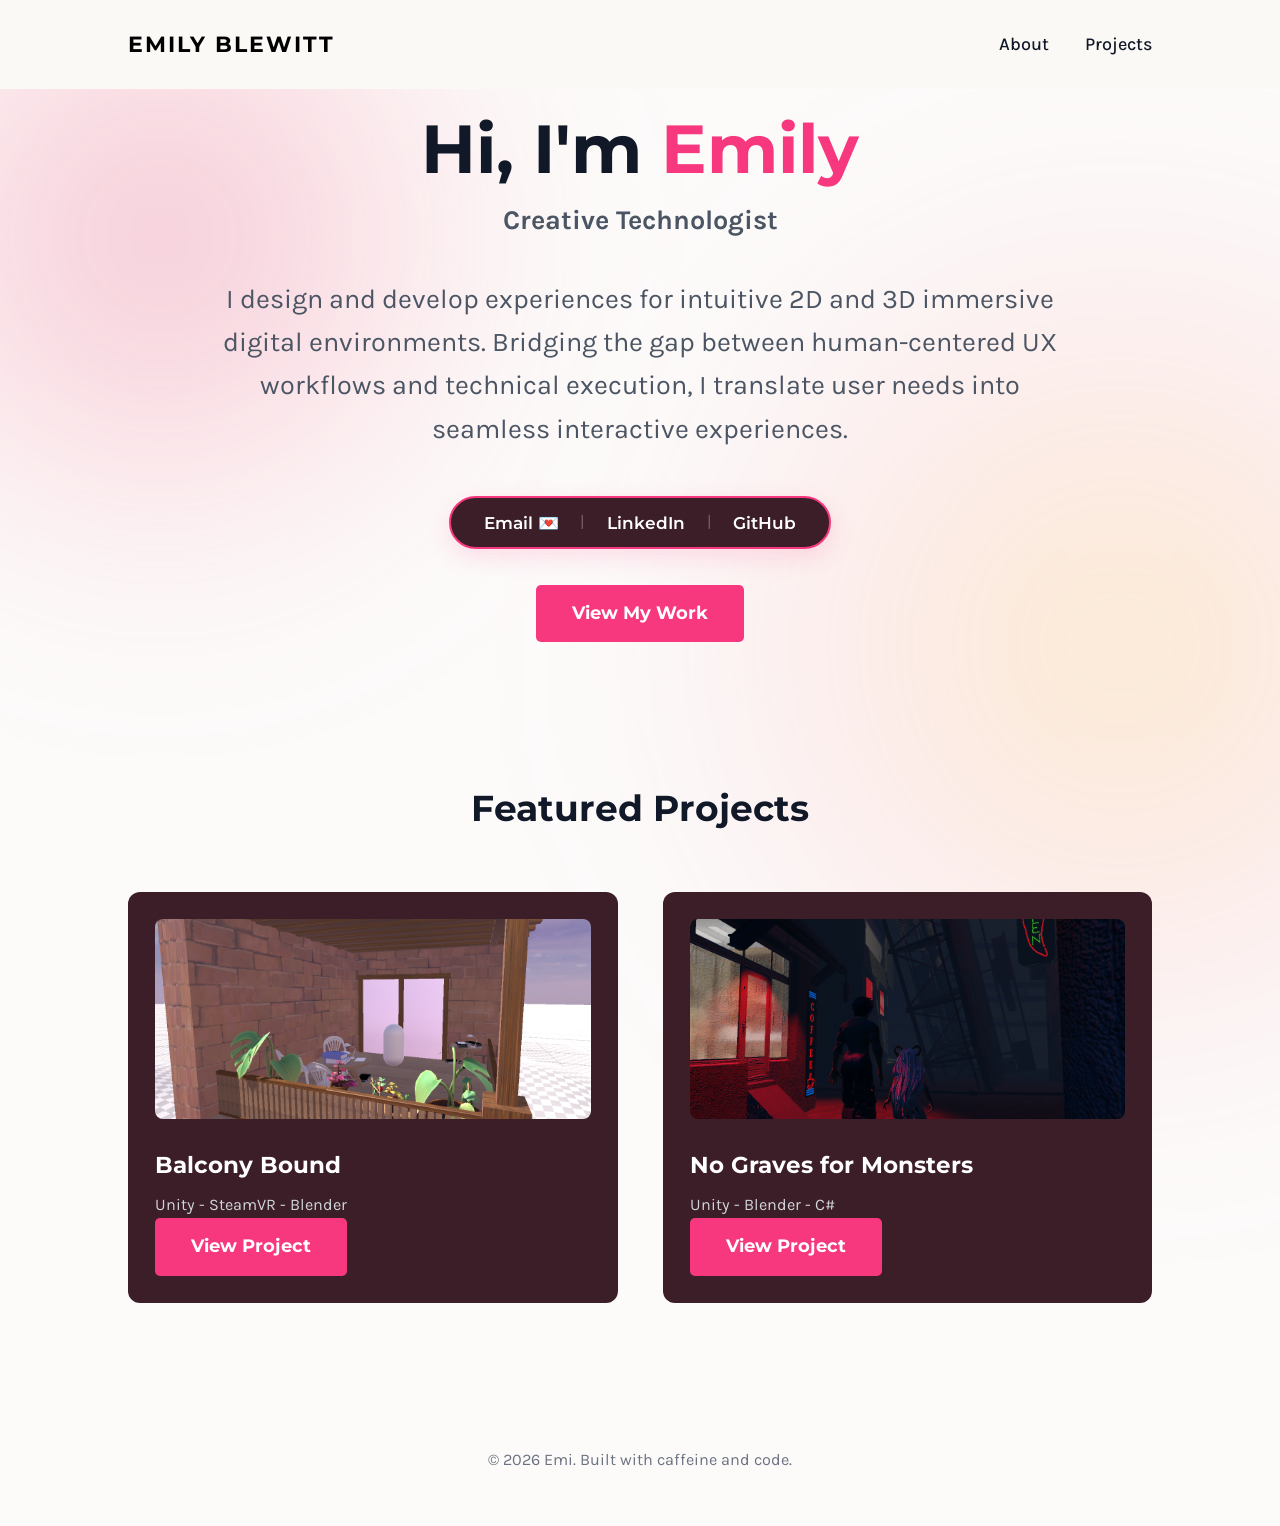
==== commit 4132eaa9: "updating spirit gardens information page" ====
--- a/index.html
+++ b/index.html
@@ -37,7 +37,7 @@
         <span class="tab-divider">|</span>
         <a href="#" target="_blank" class="tab-link">GitHub</a>
     </div>
-        <a href="#projects" class="btn">View My Work</a>
+        <a href="project.html" class="btn">View My Work</a>
         
     </header> 
 
@@ -52,11 +52,13 @@
                 
                 <h3>Balcony Bound</h3>
                 <p>Unity - SteamVR - Blender</p>
+                            <a href="project.html" class="btn">View Project</a>
             </div>
-            <div class="card">
+            <div href="ngfm.html" class="card">
  <img src="images/ngfm.png" alt="No Graves for Monsters Gameplay" class="card-image">
                 <h3>No Graves for Monsters</h3>
                 <p>Unity - Blender - C#</p>
+                            <a href="project.html" class="btn">View Project</a>
             </div>
         </div>
     </section>
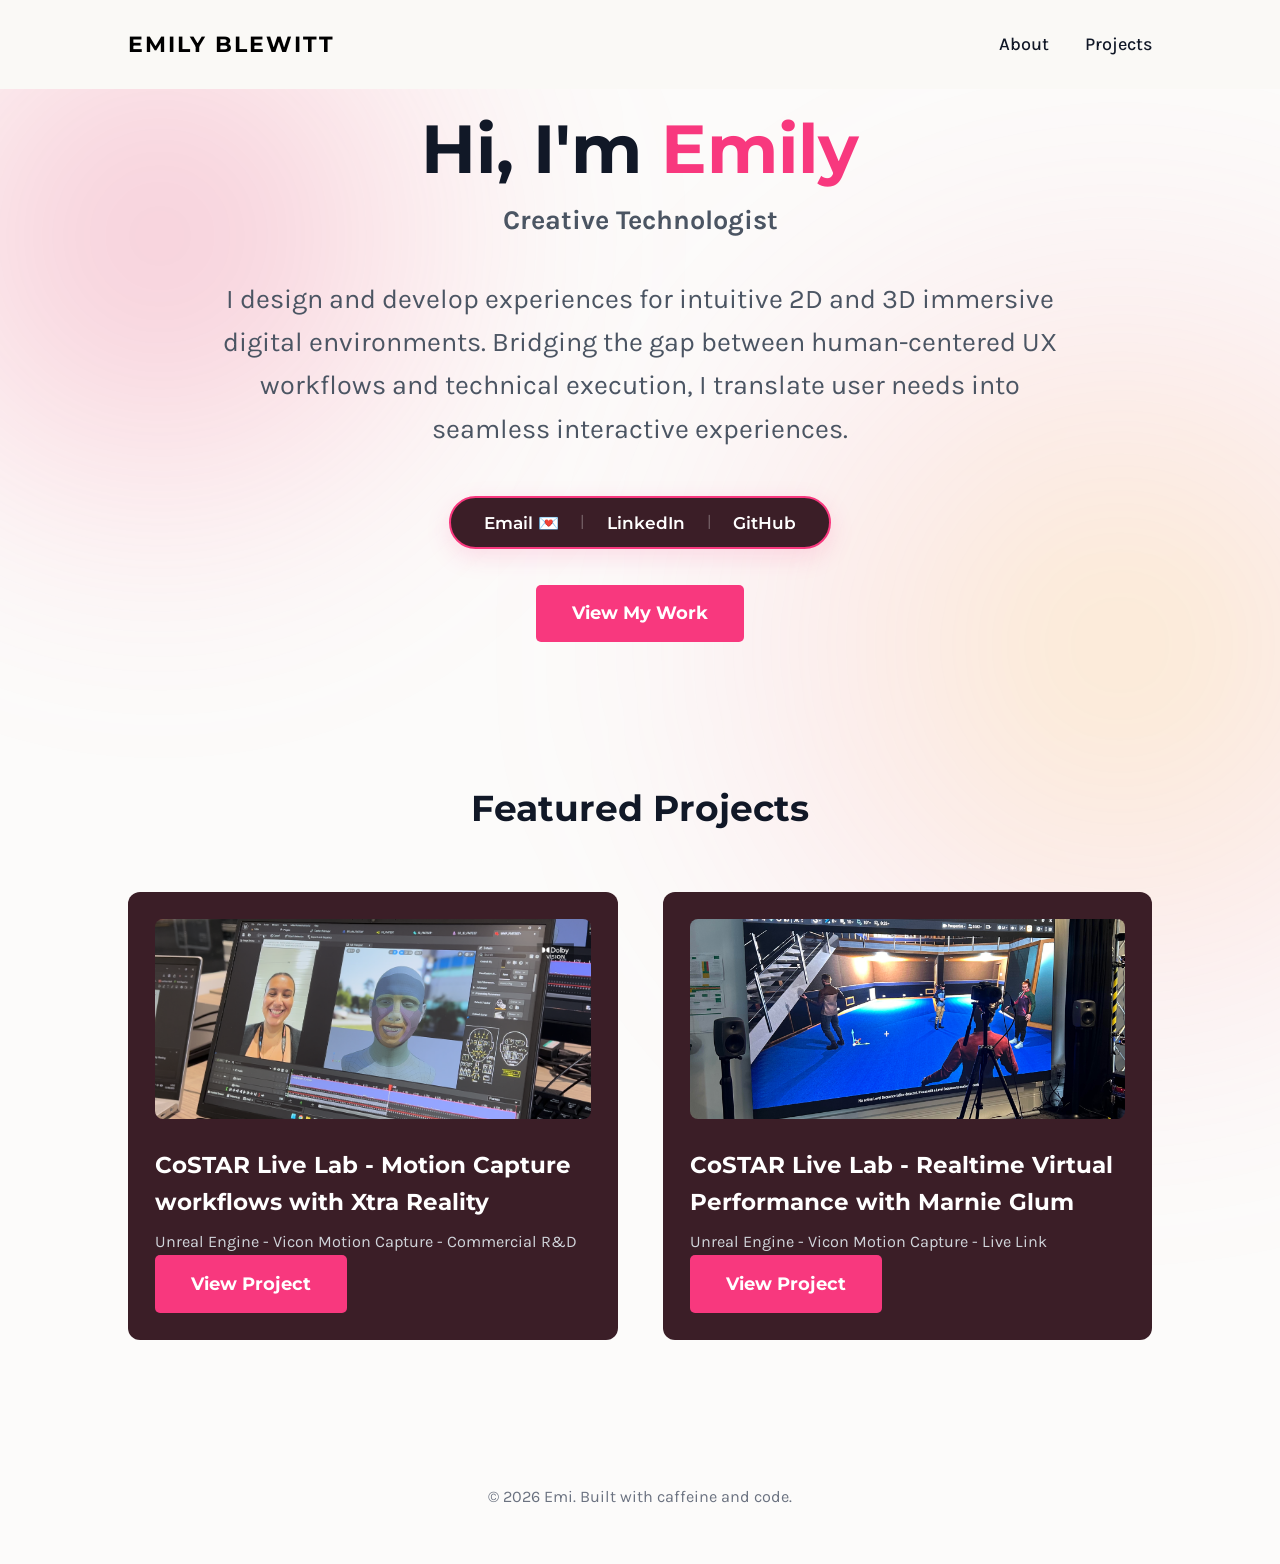
==== commit 395fea3b: "changed my feature projects" ====
--- a/index.html
+++ b/index.html
@@ -48,17 +48,17 @@
         <h2>Featured Projects</h2>
         <div class="grid">
             <div class="card">
- <img src="images/balconybound.png" alt="balcony Bound Gameplay" class="card-image">
+ <img src="images/costarxtrareality.png" alt="balcony Bound Gameplay" class="card-image">
                 
-                <h3>Balcony Bound</h3>
-                <p>Unity - SteamVR - Blender</p>
-                            <a href="project.html" class="btn">View Project</a>
+                <h3>CoSTAR Live Lab - Motion Capture workflows with Xtra Reality</h3>
+                <p>Unreal Engine - Vicon Motion Capture - Commercial R&D</p>
+                            <a href="csXR.html" class="btn">View Project</a>
             </div>
             <div href="ngfm.html" class="card">
- <img src="images/ngfm.png" alt="No Graves for Monsters Gameplay" class="card-image">
-                <h3>No Graves for Monsters</h3>
-                <p>Unity - Blender - C#</p>
-                            <a href="project.html" class="btn">View Project</a>
+ <img src="images/costarmarnieglum.jpg" alt="No Graves for Monsters Gameplay" class="card-image">
+                <h3>CoSTAR Live Lab - Realtime Virtual Performance with Marnie Glum</h3>
+                <p>Unreal Engine - Vicon Motion Capture - Live Link</p>
+                            <a href="csMG.html" class="btn">View Project</a>
             </div>
         </div>
     </section>
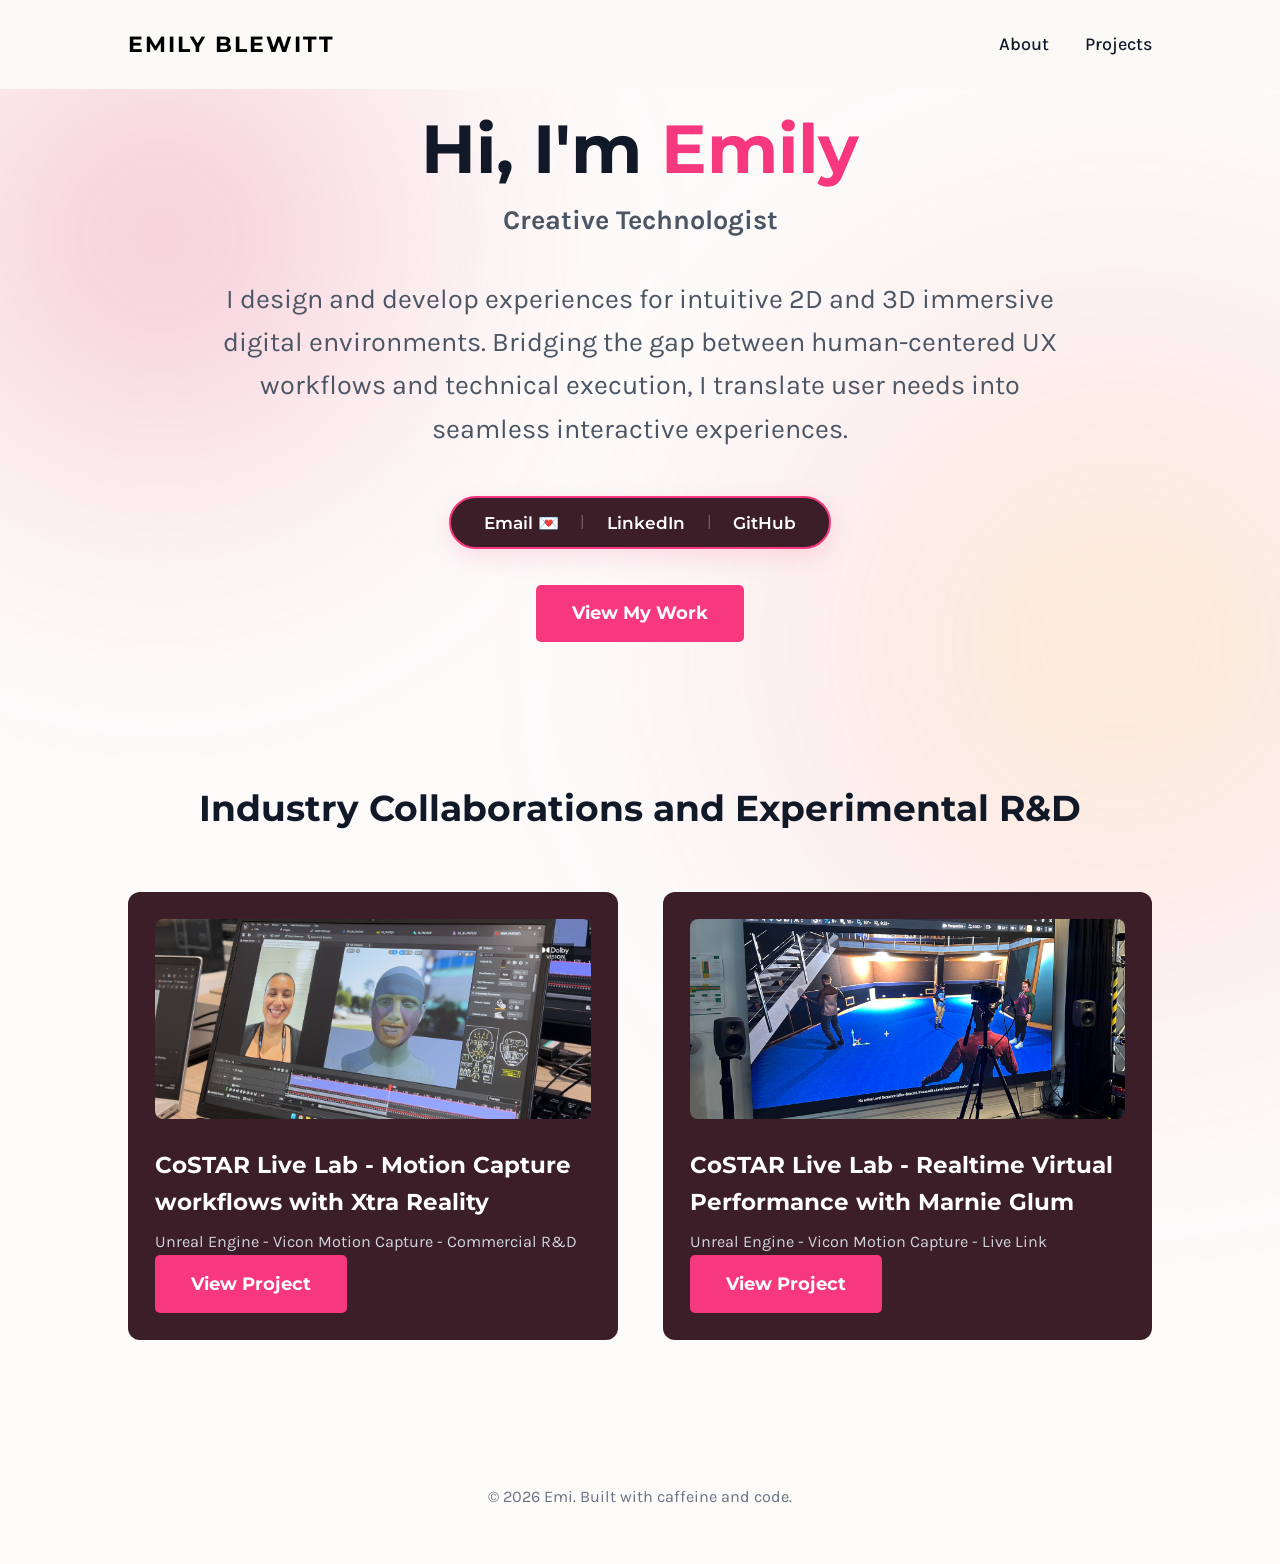
==== commit 462c4b96: "changing cs project content pages" ====
--- a/index.html
+++ b/index.html
@@ -45,7 +45,7 @@
 
 
     <section id="projects" class="project-section">
-        <h2>Featured Projects</h2>
+        <h2>Industry Collaborations and Experimental R&D</h2>
         <div class="grid">
             <div class="card">
  <img src="images/costarxtrareality.png" alt="balcony Bound Gameplay" class="card-image">
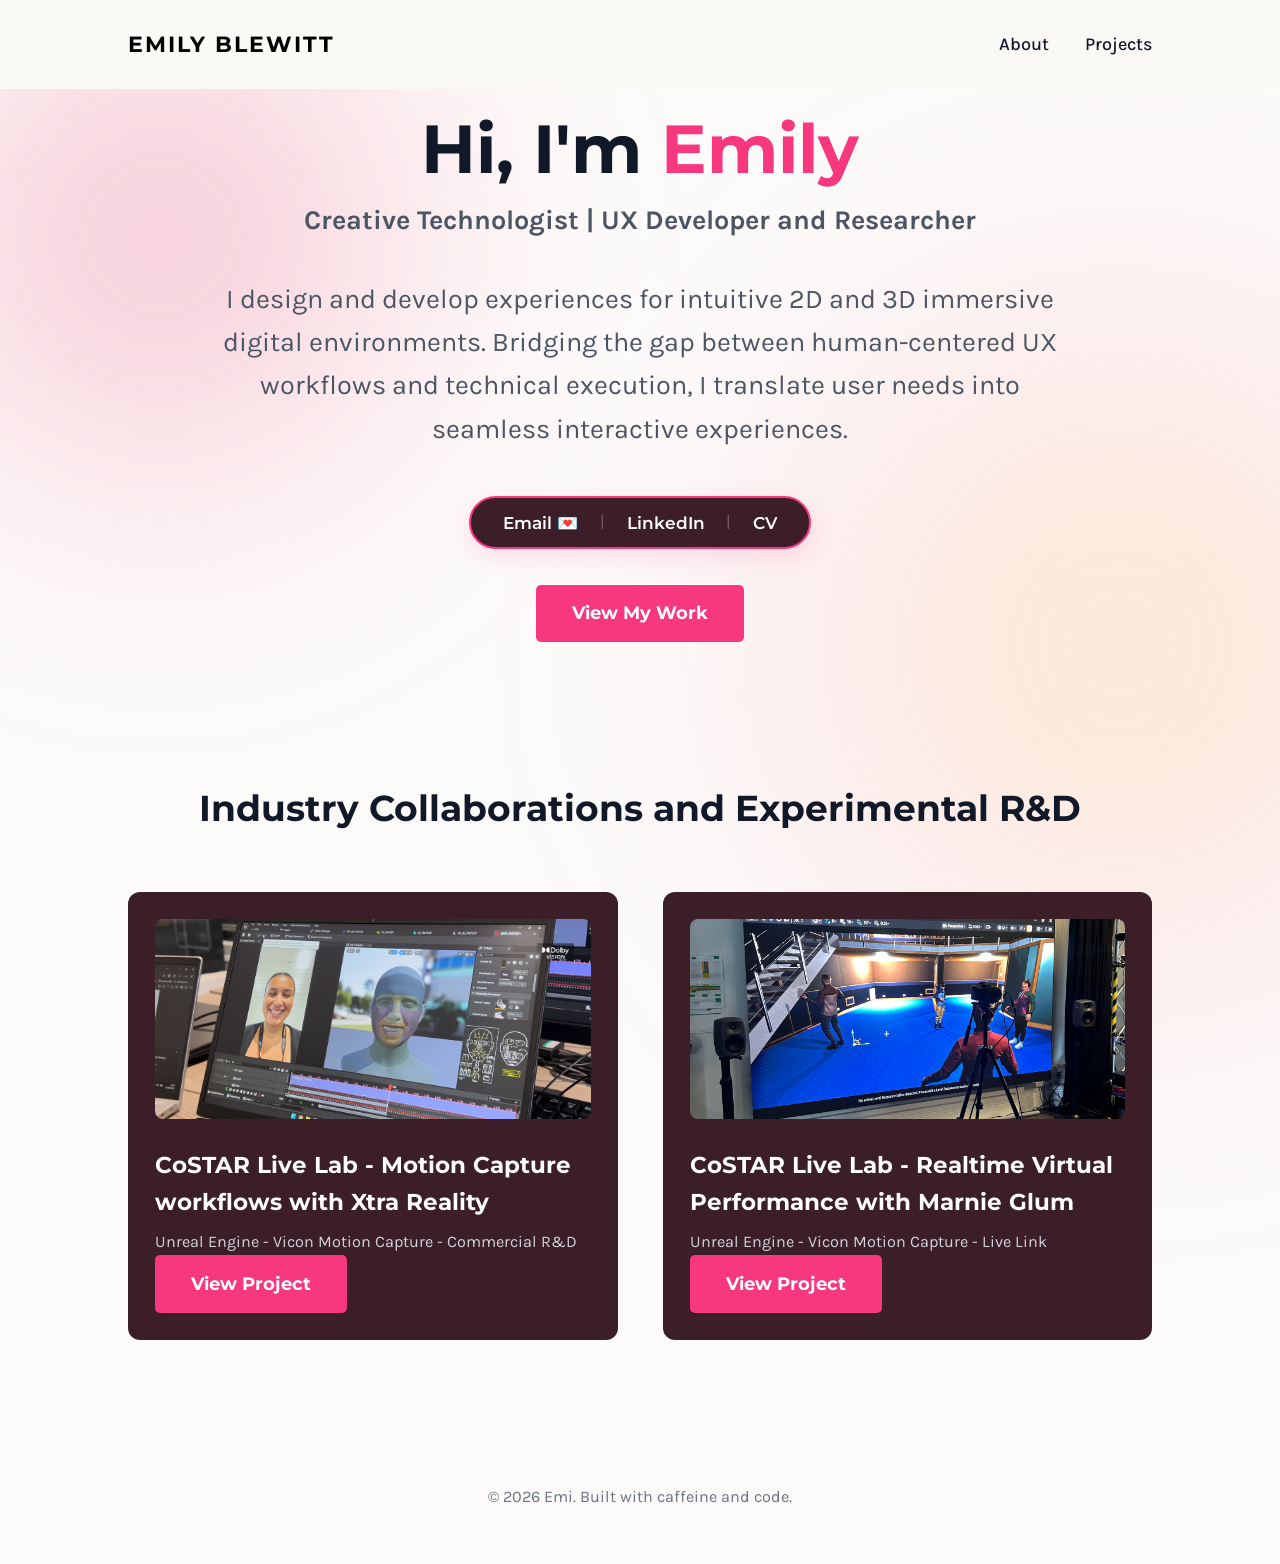
==== commit 14f77680: "finished landig page" ====
--- a/index.html
+++ b/index.html
@@ -26,16 +26,16 @@
 
     <header class="hero">
         <h1 class="indexpg">Hi, I'm <span class="highlight">Emily</span></h1>
-        <p><strong>Creative Technologist</strong></p>
+        <p><strong>Creative Technologist | UX Developer and Researcher</strong></p>
         <p class="manifesto">
                 I design and develop experiences for intuitive 2D and 3D immersive digital environments. Bridging the gap between human-centered UX workflows and technical execution, I translate user needs into seamless interactive experiences.
             </p>
     <div class="contact-tab-capsule">
-        <a href="mailto:emily.blewitt@example.com" class="tab-link">Email 💌</a>
+        <a href="mailto:emilygrace.blewitt@gmail.com" class="tab-link">Email 💌</a>
         <span class="tab-divider">|</span>
-        <a href="#" target="_blank" class="tab-link">LinkedIn</a>
+        <a href="https://www.linkedin.com/in/emily-blewitt-62a078246/" target="_blank" rel="noopener noreferrer" class="tab-link">LinkedIn</a>
         <span class="tab-divider">|</span>
-        <a href="#" target="_blank" class="tab-link">GitHub</a>
+        <a href="assets/Emily Blewitt CV.pdf" download="Emily_Blewitt_CV.pdf" target="_blank" class="tab-link">CV</a>
     </div>
         <a href="project.html" class="btn">View My Work</a>
         
